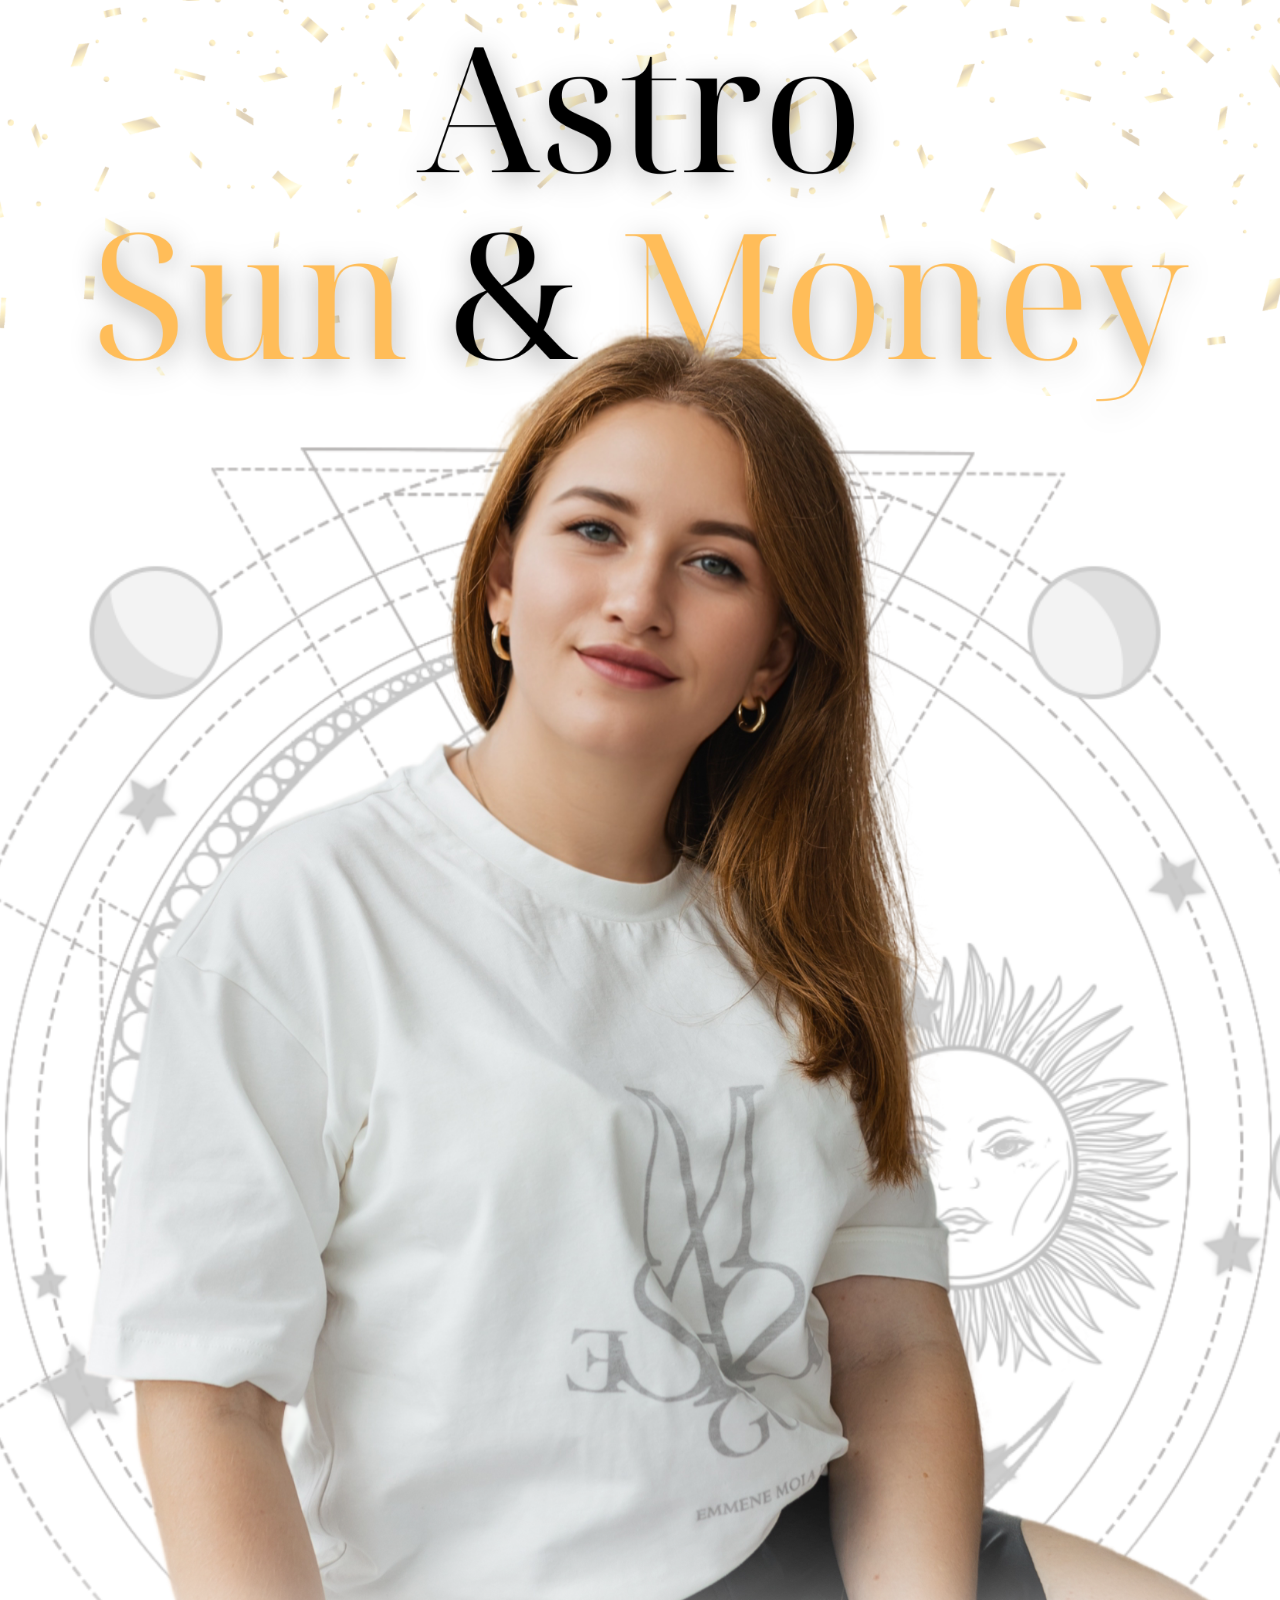
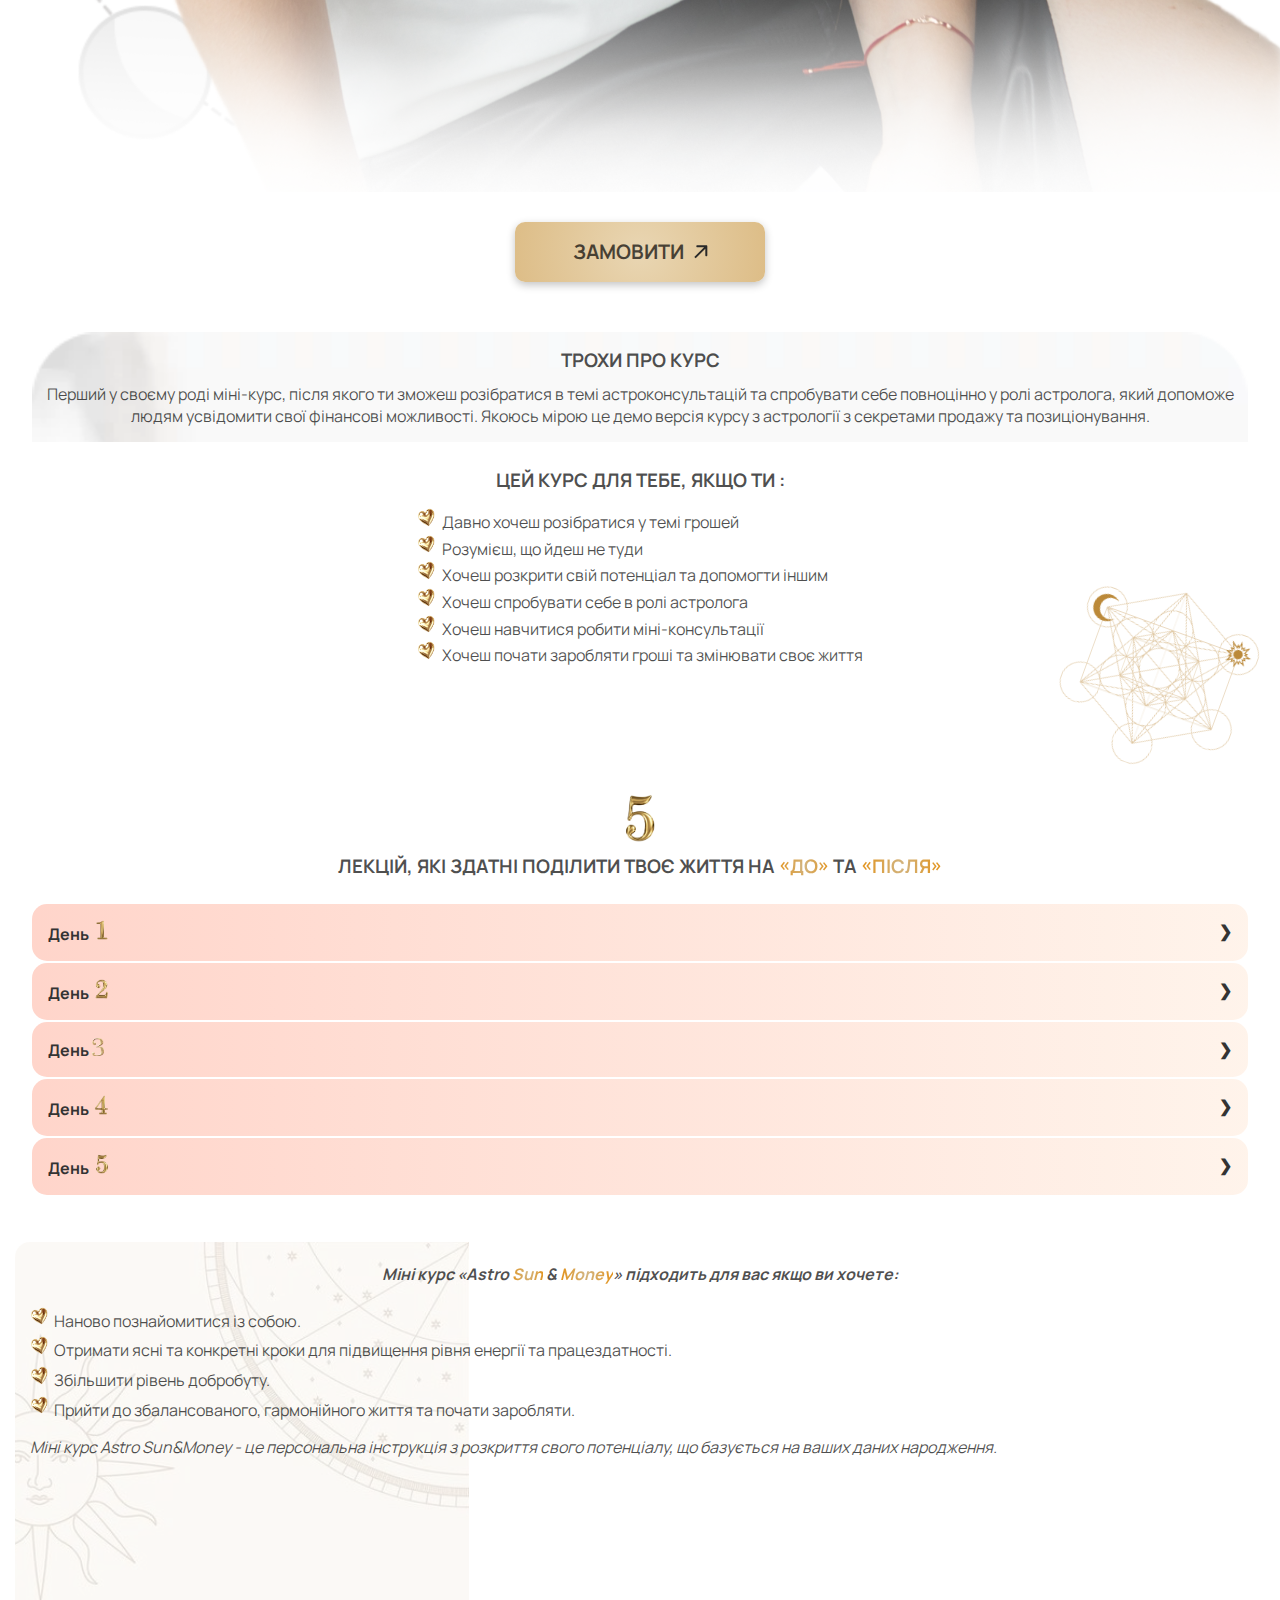
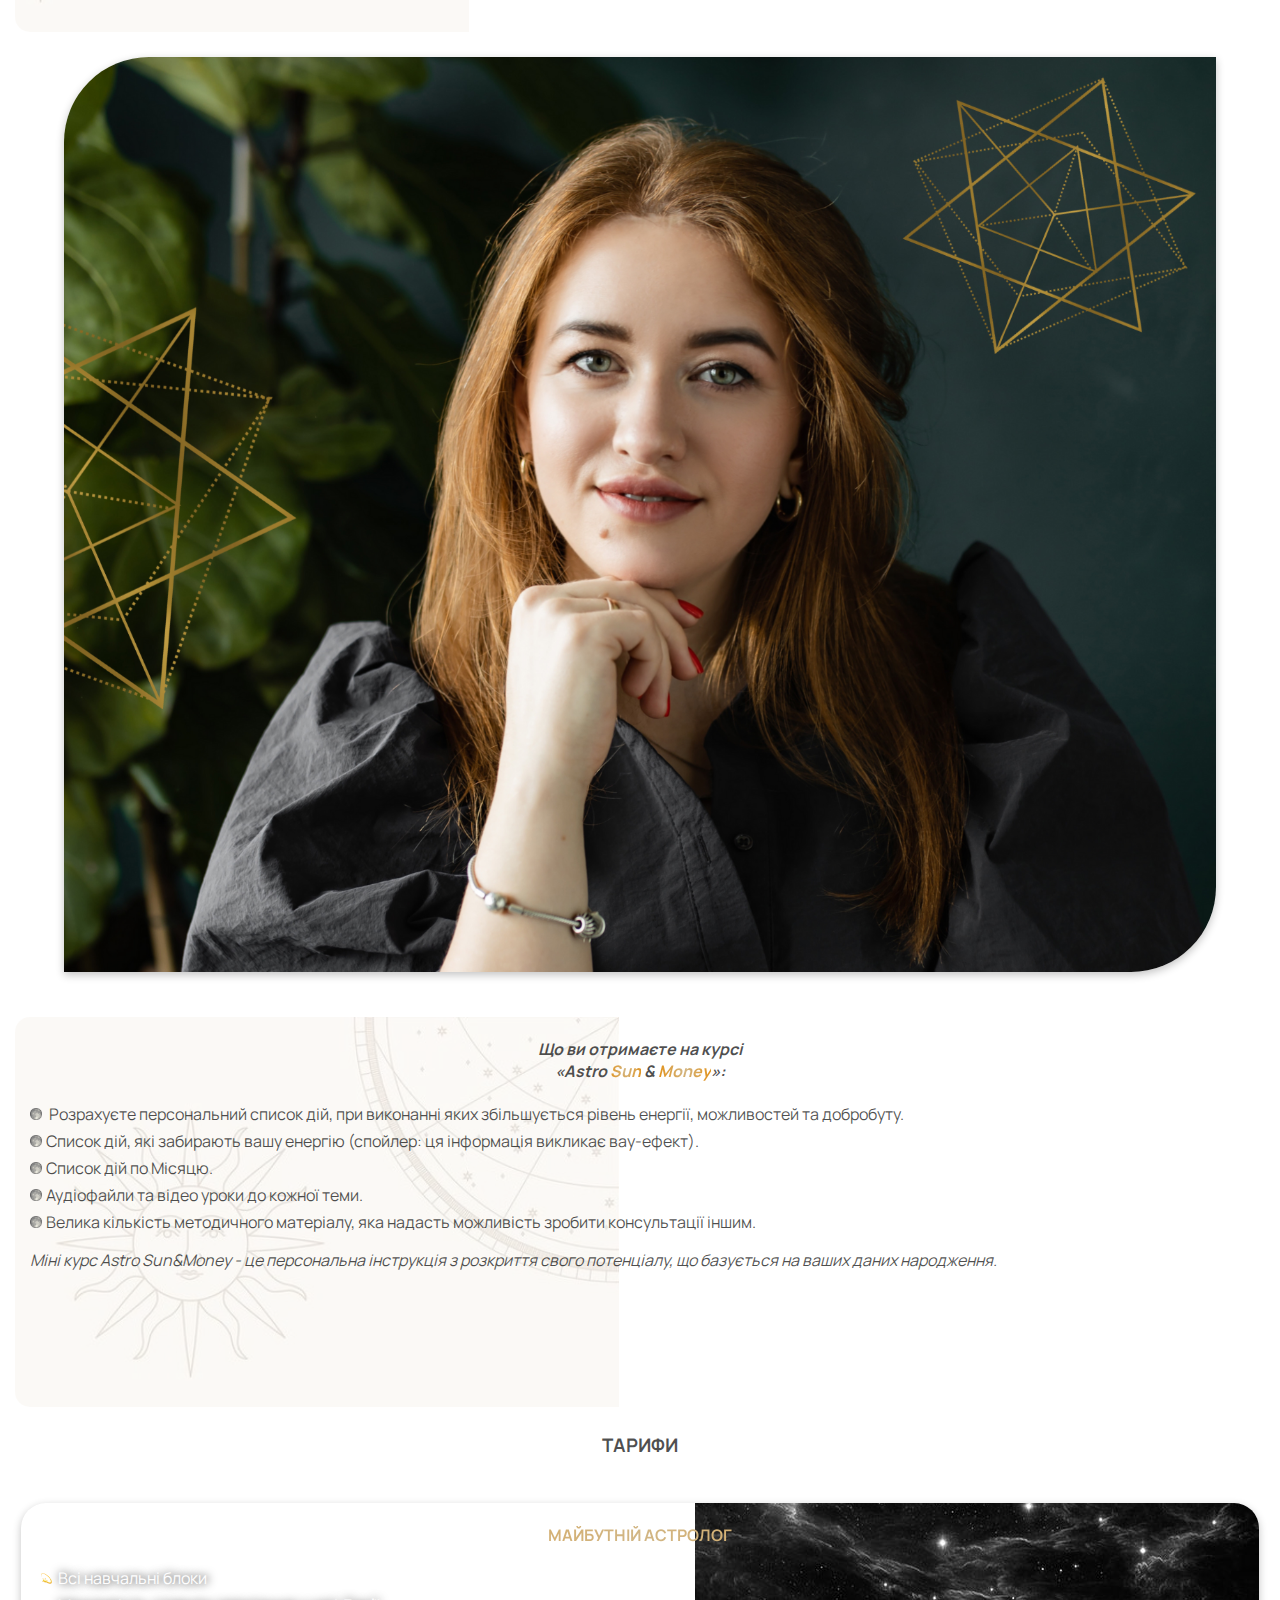
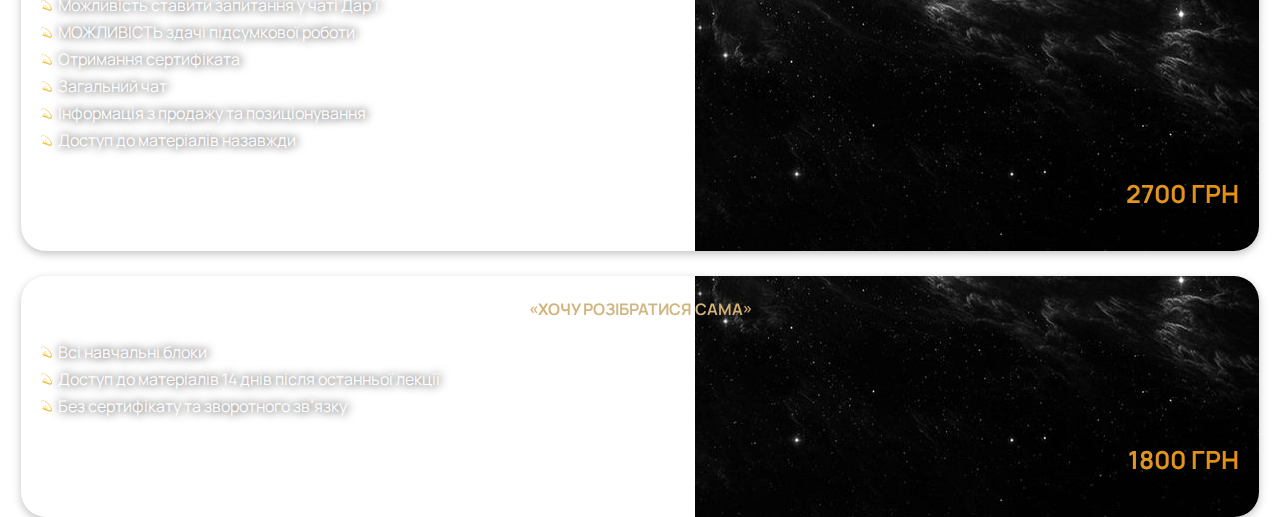
==== index.html @ 8a9d938e "fix" ====
<!DOCTYPE html>
<html lang="ua">

<head>
   <meta charset="UTF-8">
   <meta http-equiv="X-UA-Compatible" content="IE=edge">
   <meta name="viewport" content="width=device-width, initial-scale=1.0">
   <meta name="keywords" content="">
   <meta name="description" content="" />
   <link rel="stylesheet" href="./styles/style.css">
   <link rel="stylesheet" href="https://cdnjs.cloudflare.com/ajax/libs/animate.css/4.1.1/animate.min.css" />
   <link rel="preconnect" href="https://fonts.googleapis.com">
   <link rel="preconnect" href="https://fonts.gstatic.com" crossorigin>
   <link
      href="https://fonts.googleapis.com/css2?family=Caveat:wght@400..700&family=Manrope:wght@200..800&family=Poppins:ital,wght@0,100;0,200;0,300;0,400;0,500;0,600;0,700;0,800;0,900;1,100;1,200;1,300;1,400;1,500;1,600;1,700;1,800;1,900&display=swap"
      rel="stylesheet">
   <link rel=”icon” href=”/favicon.ico” type=”image/x-icon”>
   <title>Astro Sun&Money</title>
</head>

<body>

   <main>
      <div class="hero">
         <img class="hero_img" src="./assets/img/hero.png" alt="hero">
         <a target="_blank" href="https://www.instagram.com/daria.tiutiunnyk" class="btn">ЗАМОВИТИ
            <img src="./assets/img/Arrow 1.svg" alt="arrow">
         </a>
         <div class="about-curse">
            <h3 class="about-curse_h3">ТРОХИ ПРО КУРС</h3>
            <div class="about-curse_text">
               Перший у своєму роді міні-курс, після якого ти зможеш розібратися в темі астроконсультацій та спробувати
               себе повноцінно у ролі астролога, який допоможе людям усвідомити свої фінансові можливості.
               Якоюсь мірою це демо версія курсу з астрології з секретами продажу та позиціонування.
            </div>
         </div>
      </div>

      <div class="curse-for-you">
         <h3 class="curse-for-you_h3">
            ЦЕЙ КУРС ДЛЯ ТЕБЕ, ЯКЩО ТИ :
         </h3>

         <div class="curse-for-you_text">
            <div class="curse-for-you_text_item">
               <img src="/assets/img/Group 755.png" alt="point">Давно хочеш розібратися у темі грошей
            </div>
            <div class="curse-for-you_text_item">
               <img src="/assets/img/Group 755.png" alt="point">Розумієш, що йдеш не туди
            </div>
            <div class="curse-for-you_text_item">
               <img src="/assets/img/Group 755.png" alt="point">Хочеш розкрити свій потенціал та допомогти іншим
            </div>
            <div class="curse-for-you_text_item">
               <img src="/assets/img/Group 755.png" alt="point">Хочеш спробувати себе в ролі астролога
            </div>
            <div class="curse-for-you_text_item">
               <img src="/assets/img/Group 755.png" alt="point">Хочеш навчитися робити міні-консультації
            </div>
            <div class="curse-for-you_text_item">
               <img src="/assets/img/Group 755.png" alt="point">Хочеш почати заробляти гроші та змінювати своє життя
            </div>

         </div>

         <img class="curse-for-you_matrix" src="/assets/img/pngegg (6).png" alt="matrix">

      </div>

      <div class="five-lessons">
         <img class="five-lessons_h3_img" src="/assets/img/51.png" alt="">
         <h3 class="five-lessons_h3">лекцій, які
            здатні поділити твоє життя на <span class="gradient-text">«До»</span> та <span
               class="gradient-text">«Після»</span>
         </h3>



         <div class="row">
            <div class="col">
               <div class="tabs">
                  <div class="tab">
                     <input type="checkbox" id="chck1">
                     <label class="tab-label" for="chck1">День <img src="/assets/img/pngwing.com (16).png" alt="">
                        <!-- <img class="five-lessons-img_matrix" src="/assets/img/pngegg (6).png" alt="matrix"> -->
                     </label>
                     <div class="tab-content">
                        <ul class="according-ul">
                           <li>Базова інформація:
                              <br /> - Що таке астрологія та як вона працює?
                              <br /> - Важливість натальної карти
                              <br /> - Опис будинків у натальній карті. Грошові будинки.
                              <br /> - Опис та сила всіх планет.
                              <br /> - Коротка інструкція з роботи та побудови натальної картки
                           </li>
                           <li>Як працює фінансова енергія.</li>
                           <li>Введення в астропсихологію грошей.</li>
                           <li>Сонце в астрології.</li>
                           <li>Самоідентифікація. Пізнання себе.</li>
                           <li>Базове вирішення проблеми нестачі енергії.</li>
                        </ul>
                     </div>
                  </div>

                  <div class="tab">
                     <input type="checkbox" id="chck2">
                     <label class="tab-label" for="chck2">День <img src="/assets/img/pngwing.com (17).png"
                           alt=""></label>
                     <div class="tab-content">
                        <ul class="according-ul">
                           <li>Чуттєвий Місяць:
                              <br /> - Повний опис Місяця
                              <br /> - Місяць у гармонії – гроші в легкості
                              <br /> - Місяць у будинках натальної карти
                              <br /> - Місяць у знаках
                           </li>
                           <li>Наші внутрішні ресурси.</li>
                           <li>5 методів покращення негативних емоцій.</li>
                           <li>Способи розслаблення для вас.</li>
                        </ul>
                     </div>
                  </div>

                  <div class="tab">
                     <input type="checkbox" id="chck3">
                     <label class="tab-label" for="chck3">День <img class="nuber3"
                           src="/assets/img/pngwing.com (20).png" alt="" width="10"></label>
                     <div class="tab-content">
                        <ul class="according-ul">
                           <li>Грошова Венера:
                              <br /> - Повний опис Венери: прояв та сила
                              <br /> - Гармонійна Венера - запорука грошей
                              <br /> - Венера в будинках натальної карти
                              <br /> - Венера-запальні дії.
                           </li>
                           <li>Психологія грошей. Фінансові установки та потреби.</li>
                           <li>Що вам заважає, а що допомагає заробити гроші? Що потрібно змінити і куди звернути увагу?
                           </li>
                           <li>Опрацювання установок.</li>
                        </ul>
                     </div>
                  </div>

                  <div class="tab">
                     <input type="checkbox" id="chck4">
                     <label class="tab-label" for="chck4">День <img src="/assets/img/pngwing.com (19).png"
                           alt=""></label>
                     <div class="tab-content">
                        <ul class="according-ul">
                           <li>Асцендент + Тема: Збитки. Витрати. Борги. Кредити. Інвестиції. Як вийти із кредитів.
                              Циклічність подій. Дії, які змінять твій фінансовий стан.
                           </li>
                           <li>Що треба зробити, щоб вас побачив та помітив світ? Якими якостями користуватись? </li>
                           <li>Які таланти ви маєте? Щоб заробити!</li>
                        </ul>
                     </div>
                  </div>

                  <div class="tab">
                     <input type="checkbox" id="chck5">
                     <label class="tab-label" for="chck5">День <img src="/assets/img/51.png" alt=""></label>
                     <div class="tab-content">
                        <ul class="according-ul">
                           <li>10 дім грошей </li>
                           <li>Розглянемо дієві обставини заробітку</li>
                           <li>Де за обставинами ви можете заробити. Спираючись на які риси та якості ви можете розкрити
                              свої фінансові можливості. Сфери заробітку по твоїй натальній карті.</li>
                        </ul>
                     </div>
                  </div>


               </div>
            </div>
         </div>

      </div>

      <div class="mini-curse-about">
         <div class="mini-curse-about_text">
            <h4>Міні курс «Astro <span class="gradient-text">Sun</span> & <span class="gradient-text">Money</span>»
               підходить для вас якщо ви хочете:</h4>
            <div class="mini-curse-about_text_item"><img src="/assets/img/Group 755.png" alt="point">Наново
               познайомитися із собою. <br /></div>
            <div class="mini-curse-about_text_item"><img src="/assets/img/Group 755.png" alt="point">Отримати ясні та
               конкретні кроки для підвищення рівня енергії та працездатності.<br /></div>
            <div class="mini-curse-about_text_item"><img src="/assets/img/Group 755.png" alt="point">Збільшити рівень
               добробуту.<br /></div>
            <div class="mini-curse-about_text_item"><img src="/assets/img/Group 755.png" alt="point">Прийти до
               збалансованого, гармонійного життя та почати заробляти.</div>
            <p>
               Міні курс Astro Sun&Money - це персональна інструкція з розкриття свого потенціалу, що базується на ваших
               даних народження.
            </p>
            <img class="mini-curse-about_text_img" src="/assets/img/bg2-0.png" alt="bg">
         </div>
      </div>

      <img class="hero2-img" src="/assets/img/hero2.png" alt="hero2">

      <div class="mini-curse-about2">
         <div class="mini-curse-about_text">
            <h4>Що ви отримаєте на курсі <br /> «Astro <span class="gradient-text">Sun</span> & <span
                  class="gradient-text">Money</span>»:</h4>
            <div class="mini-curse-about_text_item">
               <img src="/assets/img/moon.png" alt="point">
               Розрахуєте персональний список дій, при виконанні яких збільшується рівень енергії, можливостей та
               добробуту. <br />
            </div>
            <div class="mini-curse-about_text_item"><img src="/assets/img/moon.png" alt="point">Список дій, які
               забирають вашу енергію (спойлер: ця інформація викликає вау-ефект).<br /></div>
            <div class="mini-curse-about_text_item"><img src="/assets/img/moon.png" alt="point">Список дій по
               Місяцю.<br /></div>
            <div class="mini-curse-about_text_item"><img src="/assets/img/moon.png" alt="point">Аудіофайли та відео
               уроки до кожної теми.</div>
            <div class="mini-curse-about_text_item"><img src="/assets/img/moon.png" alt="point">Велика кількість
               методичного матеріалу, яка надасть можливість зробити консультації іншим.</div>

            <p>
               Міні курс Astro Sun&Money - це персональна інструкція з розкриття свого потенціалу, що базується на ваших
               даних народження.
            </p>
            <img class="mini-curse-about_text_img" src="/assets/img/bg2-0.png" alt="bg">
         </div>
      </div>

      <div class="tariffs">
         <h3>Тарифи</h3>
         <div class="tariff">
            <h4 class="tariff_h4">МАЙБУТНІЙ АСТРОЛОГ</h4>

            <div class="tariff_item">
               <img src="/assets/img/fdfs.png" alt="tariff_item">
               Всі навчальні блоки
            </div>
            <div class="tariff_item">
               <img src="/assets/img/fdfs.png" alt="tariff_item">
               Можливість ставити запитання у чаті Дарʼї
            </div>
            <div class="tariff_item">
               <img src="/assets/img/fdfs.png" alt="tariff_item">
               МОЖЛИВІСТЬ здачі підсумкової роботи
            </div>
            <div class="tariff_item">
               <img src="/assets/img/fdfs.png" alt="tariff_item">
               Отримання сертифіката
            </div>
            <div class="tariff_item">
               <img src="/assets/img/fdfs.png" alt="tariff_item">
               Загальний чат
            </div>
            <div class="tariff_item">
               <img src="/assets/img/fdfs.png" alt="tariff_item">
               Інформація з продажу та позиціонування
            </div>
            <div class="tariff_item">
               <img src="/assets/img/fdfs.png" alt="tariff_item">
               Доступ до матеріалів назавжди
            </div>
            <img class="tariff_bg_img" src="/assets/img/bgt.jpg" alt="bg-tariff">
            <div class="price">
               2700 ГРН
            </div>
         </div>

         <div class="tariff">
            <h4 class="tariff_h4">«ХОЧУ РОЗІБРАТИСЯ САМА»</h4>

            <div class="tariff_item">
               <img src="/assets/img/fdfs.png" alt="tariff_item">
               Всі навчальні блоки
            </div>
            <div class="tariff_item">
               <img src="/assets/img/fdfs.png" alt="tariff_item">
               Доступ до матеріалів 14 днів після останньої лекції 
            </div>
            <div class="tariff_item">
               <img src="/assets/img/fdfs.png" alt="tariff_item">
               Без сертифікату та зворотного звʼязку
            </div>
            <img class="tariff_bg_img" src="/assets/img/bgt.jpg" alt="bg-tariff">
            <div class="price">
               1800 ГРН
            </div>
         </div>

      </div>


   </main>
   <footer>

   </footer>



   <script type="module" src="./js/script.js"></script>
   <script src="./js/wow.min.js"></script>
   <script>
      new WOW().init();
   </script>
</body>

</html>
---- styles/style.css ----
@charset "UTF-8";
* {
  -webkit-box-sizing: border-box;
          box-sizing: border-box;
}

html {
  scroll-behavior: smooth;
}

body {
  margin: 0 auto;
  background-color: white;
  width: 100vw;
  overflow-x: hidden;
  margin-right: calc(-1 * (100vw - 100%));
  font-family: "Manrope", sans-serif;
  color: rgba(0, 0, 0, 0.692);
  font-size: 16px;
}
@media (max-width: 1366px) {
  body {
    overflow-x: hidden;
  }
}

@-webkit-keyframes h-rotate {
  0% {
    -webkit-transform: rotateY(0deg);
            transform: rotateY(0deg);
  }
  100% {
    -webkit-transform: rotateY(360deg);
            transform: rotateY(360deg);
  }
}

@keyframes h-rotate {
  0% {
    -webkit-transform: rotateY(0deg);
            transform: rotateY(0deg);
  }
  100% {
    -webkit-transform: rotateY(360deg);
            transform: rotateY(360deg);
  }
}
h1,
h2,
h3 {
  font-weight: bold;
  text-transform: uppercase;
  color: rgba(0, 0, 0, 0.692);
  padding: 0;
  margin: 0;
}

a {
  text-decoration: none;
  color: white;
}

.container {
  margin: 0 auto;
  min-width: 390px;
  overflow-x: hidden;
  padding: 0 5%;
}

.hero {
  min-width: 390px;
}
.hero .hero_img {
  width: 100%;
}
.hero .btn {
  display: -webkit-box;
  display: -ms-flexbox;
  display: flex;
  -webkit-box-pack: center;
      -ms-flex-pack: center;
          justify-content: center;
  -webkit-box-align: center;
      -ms-flex-align: center;
          align-items: center;
  gap: 10px;
  width: 250px;
  height: 60px;
  border-radius: 10px;
  margin: 25px auto 0;
  background: radial-gradient(circle, #E9D6B3 0%, #DDBD87 100%);
  -webkit-box-shadow: rgba(0, 0, 0, 0.24) 0px 3px 8px;
          box-shadow: rgba(0, 0, 0, 0.24) 0px 3px 8px;
  color: rgba(0, 0, 0, 0.692);
  font-size: 20px;
  font-family: "Manrope", sans-serif;
  font-weight: bold;
  letter-spacing: 0px;
}
.hero .btn:hover {
  cursor: pointer;
  background: radial-gradient(circle, #E9D6B3 0%, #c2a167 100%);
  -webkit-box-shadow: rgba(0, 0, 0, 0.5) 0px 3px 8px;
          box-shadow: rgba(0, 0, 0, 0.5) 0px 3px 8px;
}
.hero .about-curse {
  display: -webkit-box;
  display: -ms-flexbox;
  display: flex;
  -webkit-box-orient: vertical;
  -webkit-box-direction: normal;
      -ms-flex-direction: column;
          flex-direction: column;
  -webkit-box-pack: center;
      -ms-flex-pack: center;
          justify-content: center;
  -webkit-box-align: center;
      -ms-flex-align: center;
          align-items: center;
  width: 95%;
  margin: 50px auto 0;
  padding: 15px 10px;
  text-align: center;
  background-image: url("/assets/img/Mask_group.png");
  background-size: 100%;
  background-repeat: no-repeat;
  overflow-y: hidden;
}
.hero .about-curse .about-curse_h3 {
  margin-bottom: 10px;
}

/*************curse-for-you***************/
.curse-for-you {
  position: relative;
  display: -webkit-box;
  display: -ms-flexbox;
  display: flex;
  -webkit-box-orient: vertical;
  -webkit-box-direction: normal;
      -ms-flex-direction: column;
          flex-direction: column;
  -webkit-box-pack: center;
      -ms-flex-pack: center;
          justify-content: center;
  -webkit-box-align: center;
      -ms-flex-align: center;
          align-items: center;
  width: 95%;
  margin: 25px auto;
  padding-bottom: 100px;
}
.curse-for-you .curse-for-you_matrix {
  position: absolute;
  width: 180px;
  bottom: 0px;
  right: 0;
  -webkit-transform: rotate(20deg);
          transform: rotate(20deg);
  z-index: -1;
}
.curse-for-you .curse-for-you_h3 {
  margin-bottom: 15px;
}
.curse-for-you .curse-for-you_text {
  padding: 0 15px;
}
.curse-for-you .curse-for-you_text .curse-for-you_text_item {
  margin-bottom: 2px;
}
.curse-for-you .curse-for-you_text .curse-for-you_text_item img {
  width: 20px;
  margin-right: 5px;
}

/***********five-lessons**************/
.five-lessons {
  display: -webkit-box;
  display: -ms-flexbox;
  display: flex;
  -webkit-box-orient: vertical;
  -webkit-box-direction: normal;
      -ms-flex-direction: column;
          flex-direction: column;
  -webkit-box-pack: center;
      -ms-flex-pack: center;
          justify-content: center;
  -webkit-box-align: center;
      -ms-flex-align: center;
          align-items: center;
}
.five-lessons .five-lessons_h3_img {
  width: 50px;
  margin-bottom: 10px;
  -webkit-animation: horizontal-rotate 2s infinite linear;
          animation: horizontal-rotate 2s infinite linear;
}
.five-lessons .five-lessons_h3 {
  text-align: center;
  margin-bottom: 25px;
  padding: 0 15px;
}
@-webkit-keyframes horizontal-rotate {
  0% {
    -webkit-transform: scale(1);
            transform: scale(1);
  }
  50% {
    -webkit-transform: scale(1.2);
            transform: scale(1.2);
  }
  100% {
    -webkit-transform: scale(1);
            transform: scale(1);
  }
}
@keyframes horizontal-rotate {
  0% {
    -webkit-transform: scale(1);
            transform: scale(1);
  }
  50% {
    -webkit-transform: scale(1.2);
            transform: scale(1.2);
  }
  100% {
    -webkit-transform: scale(1);
            transform: scale(1);
  }
}
.five-lessons .gradient-text {
  background: radial-gradient(circle, #d1b685 0%, #e48f10 100%);
  -webkit-background-clip: text;
  background-clip: text;
  color: transparent;
}
.five-lessons .row {
  width: 95%;
}
.five-lessons .row .col .tabs .tab input[type=checkbox] {
  display: none;
}
.five-lessons .row .col .tabs .tab .tab-label {
  display: block;
  padding: 1em;
  background: -webkit-gradient(linear, left top, right top, from(rgba(255, 127, 95, 0.3294117647)), to(rgba(254, 180, 123, 0.1529411765)));
  background: linear-gradient(90deg, rgba(255, 127, 95, 0.3294117647) 0%, rgba(254, 180, 123, 0.1529411765) 100%);
  cursor: pointer;
  font-weight: bold;
  color: #333;
  margin-bottom: 2px;
  border-radius: 15px;
}
.five-lessons .row .col .tabs .tab .tab-label img {
  width: 20px;
}
.five-lessons .row .col .tabs .tab .tab-label .nuber3 {
  width: 12px;
}
.five-lessons .row .col .tabs .tab .tab-label::after {
  content: "❯";
  float: right;
  -webkit-transition: -webkit-transform 0.3s ease;
  transition: -webkit-transform 0.3s ease;
  transition: transform 0.3s ease;
  transition: transform 0.3s ease, -webkit-transform 0.3s ease;
}
.five-lessons .row .col .tabs .tab .tab-content {
  max-height: 0;
  overflow: hidden;
  -webkit-transition: max-height 0.35s ease;
  transition: max-height 0.35s ease;
  padding: 0 1em;
  color: #333;
  background: white;
}
.five-lessons .row .col .tabs .tab input:checked + .tab-label::after {
  -webkit-transform: rotate(90deg);
          transform: rotate(90deg);
}
.five-lessons .row .col .tabs .tab input:checked ~ .tab-content {
  max-height: 300px;
  padding: 1em;
}

/************mini-curse-about**************/
.mini-curse-about {
  display: -webkit-box;
  display: -ms-flexbox;
  display: flex;
  -webkit-box-orient: vertical;
  -webkit-box-direction: normal;
      -ms-flex-direction: column;
          flex-direction: column;
  -webkit-box-pack: center;
      -ms-flex-pack: center;
          justify-content: center;
  padding: 0 15px;
  margin-top: 45px;
}
.mini-curse-about .mini-curse-about_text {
  position: relative;
  border-radius: 15px;
  padding: 0 15px;
  height: 390px;
  overflow: hidden;
}
.mini-curse-about .mini-curse-about_text .mini-curse-about_text_img {
  position: absolute;
  z-index: -1;
  top: 0;
  left: -150px;
  opacity: 0.5;
}
.mini-curse-about .mini-curse-about_text .mini-curse-about_text_item {
  margin-bottom: 5px;
}
.mini-curse-about .mini-curse-about_text .mini-curse-about_text_item img {
  -webkit-animation: h-rotate 2s infinite linear;
          animation: h-rotate 2s infinite linear;
  width: 20px;
  margin-right: 4px;
}
.mini-curse-about .mini-curse-about_text h4 {
  text-align: center;
  font-style: italic;
}
.mini-curse-about .mini-curse-about_text .gradient-text {
  background: radial-gradient(circle, #d1b685 0%, #e48f10 100%);
  -webkit-background-clip: text;
  background-clip: text;
  color: transparent;
}
.mini-curse-about .mini-curse-about_text p {
  font-style: italic;
}

.hero2-img {
  display: block;
  width: 90%;
  margin: 25px auto 0;
  border-top-left-radius: 85px;
  border-bottom-right-radius: 85px;
  -webkit-box-shadow: rgba(0, 0, 0, 0.24) 0px 3px 8px;
          box-shadow: rgba(0, 0, 0, 0.24) 0px 3px 8px;
}

.mini-curse-about2 {
  display: -webkit-box;
  display: -ms-flexbox;
  display: flex;
  -webkit-box-orient: vertical;
  -webkit-box-direction: normal;
      -ms-flex-direction: column;
          flex-direction: column;
  -webkit-box-pack: center;
      -ms-flex-pack: center;
          justify-content: center;
  padding: 0 15px;
  margin-top: 45px;
}
.mini-curse-about2 .mini-curse-about_text {
  position: relative;
  border-radius: 15px;
  padding: 0 15px;
  height: 390px;
  overflow: hidden;
}
.mini-curse-about2 .mini-curse-about_text .mini-curse-about_text_img {
  position: absolute;
  z-index: -1;
  top: 0;
  left: 0px;
  opacity: 0.5;
}
.mini-curse-about2 .mini-curse-about_text .mini-curse-about_text_item {
  margin-bottom: 5px;
}
.mini-curse-about2 .mini-curse-about_text .mini-curse-about_text_item img {
  -webkit-animation: h-rotate 2s infinite linear;
          animation: h-rotate 2s infinite linear;
  width: 12px;
  margin-right: 4px;
}
.mini-curse-about2 .mini-curse-about_text h4 {
  text-align: center;
  font-style: italic;
}
.mini-curse-about2 .mini-curse-about_text .gradient-text {
  background: radial-gradient(circle, #d1b685 0%, #e48f10 100%);
  -webkit-background-clip: text;
  background-clip: text;
  color: transparent;
}
.mini-curse-about2 .mini-curse-about_text p {
  font-style: italic;
}

/**************tariffs***************/
.tariffs {
  display: -webkit-box;
  display: -ms-flexbox;
  display: flex;
  -webkit-box-orient: vertical;
  -webkit-box-direction: normal;
      -ms-flex-direction: column;
          flex-direction: column;
  -webkit-box-align: center;
      -ms-flex-align: center;
          align-items: center;
  gap: 25px;
  padding: 0 15px;
}
.tariffs h3 {
  margin-top: 25px;
  margin-bottom: 20px;
}
.tariffs .tariff {
  position: relative;
  padding: 0 20px 40px;
  overflow: hidden;
  border-radius: 25px;
  -webkit-box-shadow: rgba(0, 0, 0, 0.24) 0px 3px 8px;
          box-shadow: rgba(0, 0, 0, 0.24) 0px 3px 8px;
  color: white;
  width: 99%;
}
.tariffs .tariff_h4 {
  text-align: center;
  background: radial-gradient(circle, #d1b685 0%, #e48f10 100%);
  -webkit-background-clip: text;
  background-clip: text;
  color: transparent;
}
.tariffs .tariff_item {
  margin-bottom: 5px;
  text-shadow: rgb(0, 0, 0) 1px 0 10px;
}
.tariffs .tariff_item img {
  width: 11px;
  margin-right: 3px;
}
.tariffs .tariff_bg_img {
  position: absolute;
  bottom: 0;
  right: 0;
  z-index: -1;
  opacity: 1;
}
.tariffs .price {
  text-align: end;
  font-weight: bold;
  font-size: 25px;
  background: radial-gradient(circle, #d1b685 0%, #e48f10 100%);
  -webkit-background-clip: text;
  background-clip: text;
  color: transparent;
  margin-top: 25px;
}
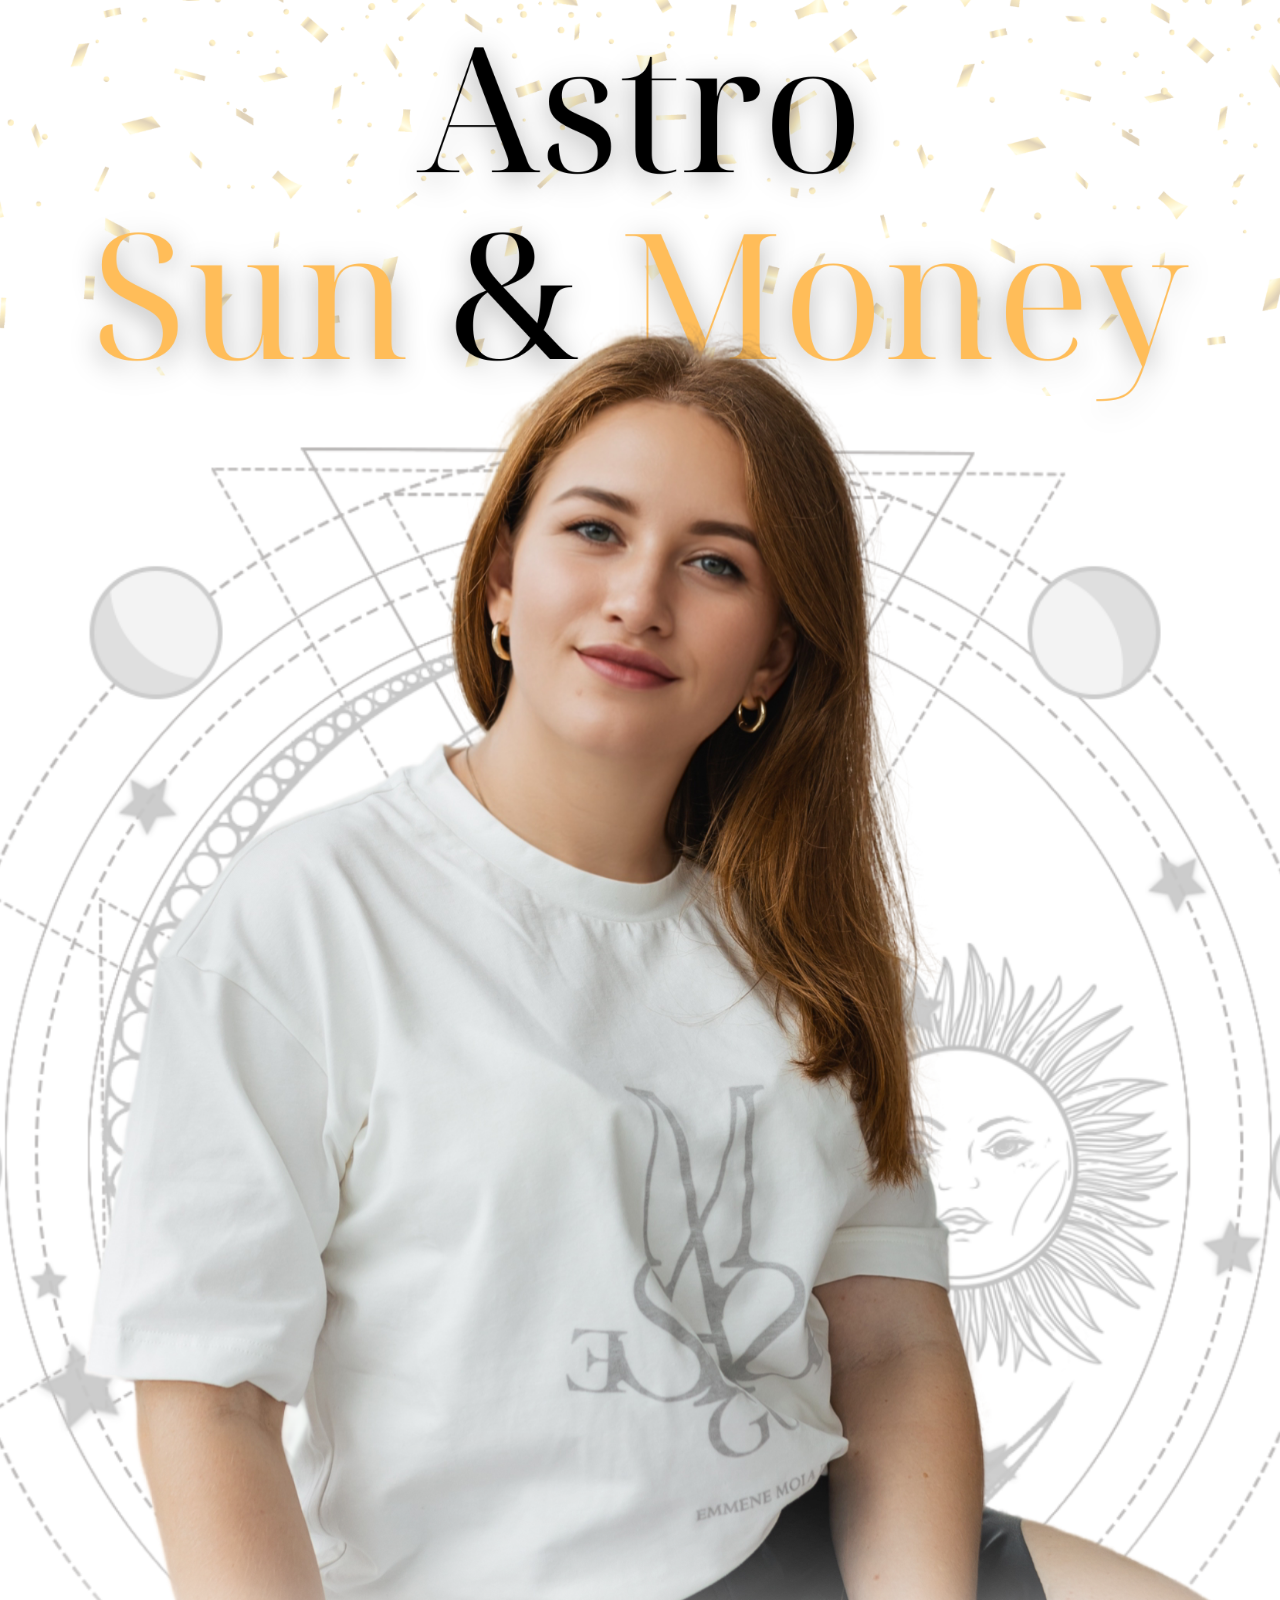
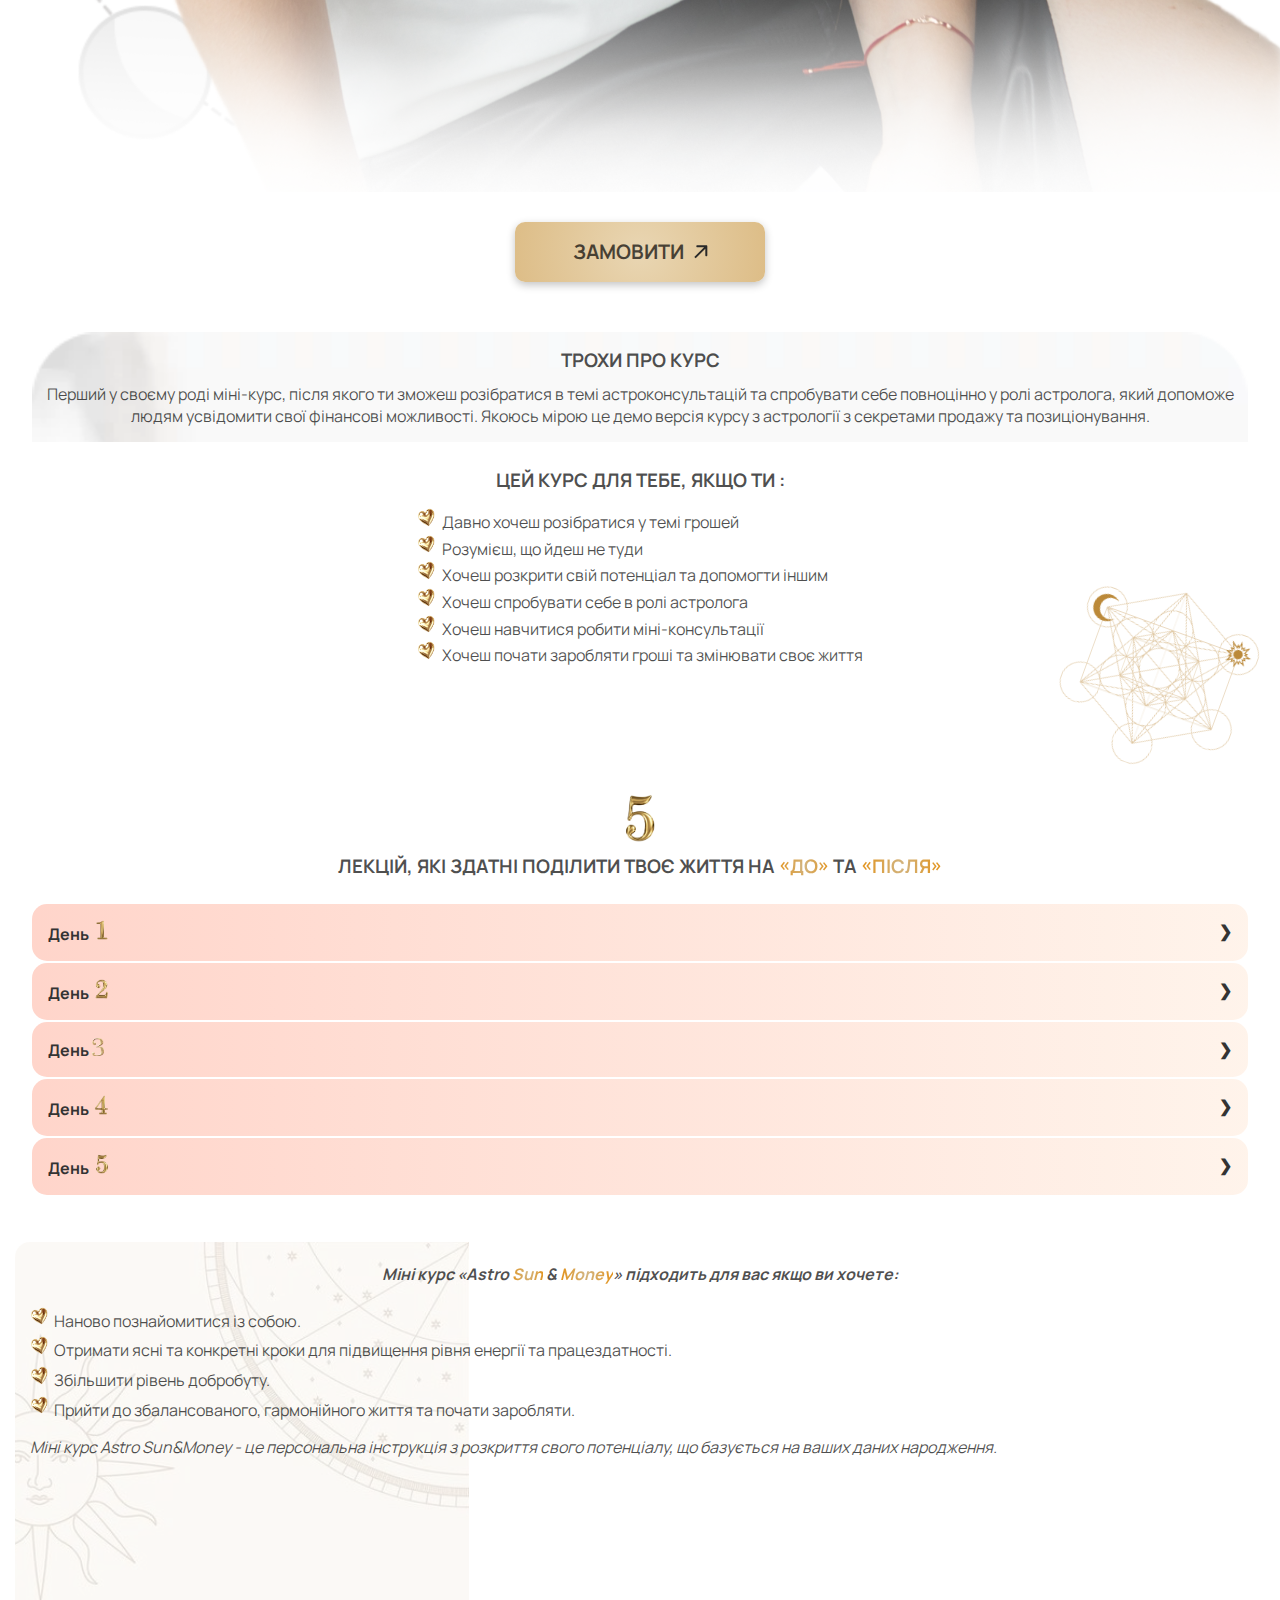
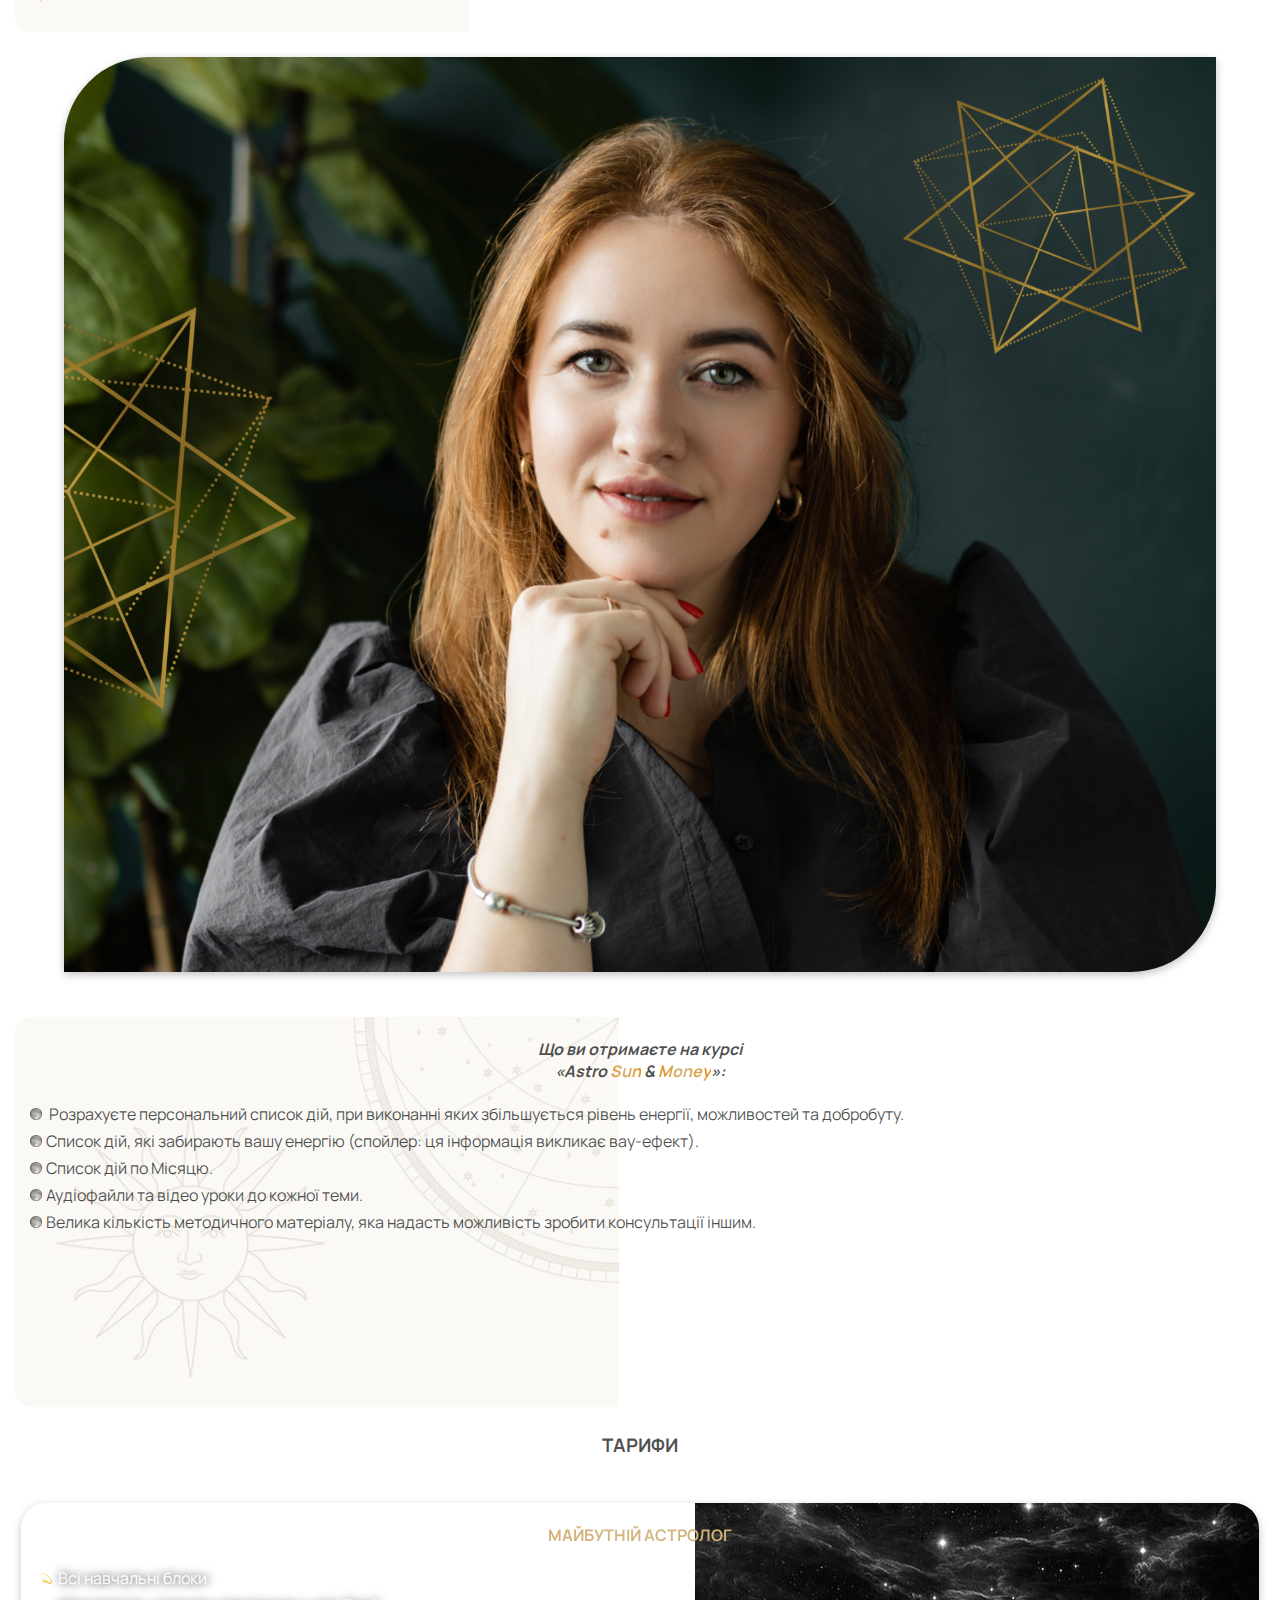
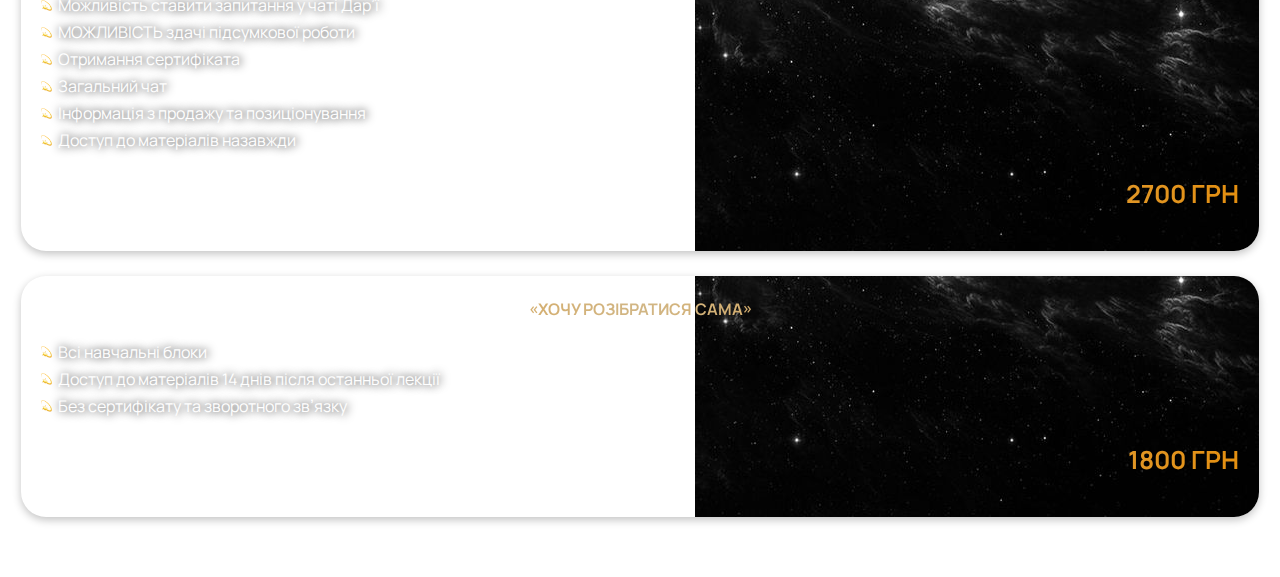
==== commit ec887f87: "fix" ====
--- a/index.html
+++ b/index.html
@@ -215,11 +215,6 @@
                уроки до кожної теми.</div>
             <div class="mini-curse-about_text_item"><img src="/assets/img/moon.png" alt="point">Велика кількість
                методичного матеріалу, яка надасть можливість зробити консультації іншим.</div>
-
-            <p>
-               Міні курс Astro Sun&Money - це персональна інструкція з розкриття свого потенціалу, що базується на ваших
-               даних народження.
-            </p>
             <img class="mini-curse-about_text_img" src="/assets/img/bg2-0.png" alt="bg">
          </div>
       </div>
--- a/styles/style.css
+++ b/styles/style.css
@@ -279,7 +279,7 @@
           transform: rotate(90deg);
 }
 .five-lessons .row .col .tabs .tab input:checked ~ .tab-content {
-  max-height: 300px;
+  max-height: 340px;
   padding: 1em;
 }
 
@@ -410,6 +410,7 @@
           align-items: center;
   gap: 25px;
   padding: 0 15px;
+  margin-bottom: 60px;
 }
 .tariffs h3 {
   margin-top: 25px;
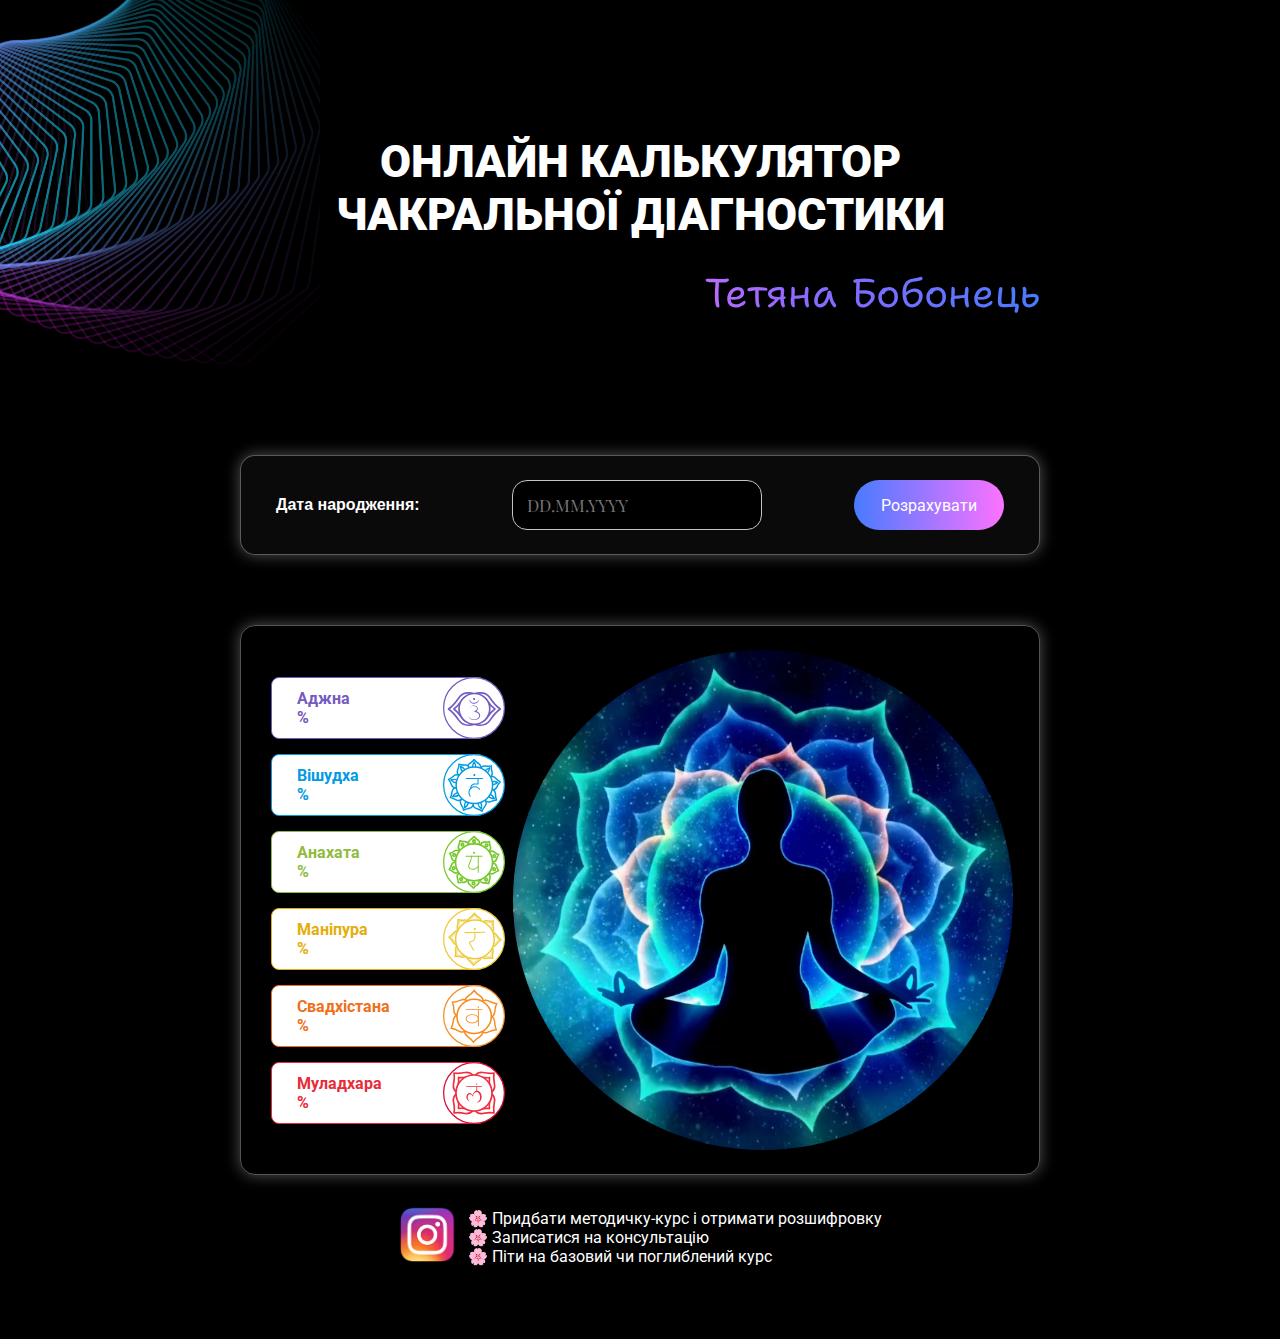
==== commit 504969a3: "fix" ====
--- a/index.html
+++ b/index.html
@@ -1,299 +1 @@
-<!DOCTYPE html>
-<html lang="ua">
-
-<head>
-   <meta charset="UTF-8">
-   <meta http-equiv="X-UA-Compatible" content="IE=edge">
-   <meta name="viewport" content="width=device-width, initial-scale=1.0">
-   <meta name="keywords" content="">
-   <meta name="description" content="" />
-   <link rel="stylesheet" href="./styles/style.css">
-   <link rel="stylesheet" href="https://cdnjs.cloudflare.com/ajax/libs/animate.css/4.1.1/animate.min.css" />
-   <link rel="preconnect" href="https://fonts.googleapis.com">
-   <link rel="preconnect" href="https://fonts.gstatic.com" crossorigin>
-   <link
-      href="https://fonts.googleapis.com/css2?family=Caveat:wght@400..700&family=Manrope:wght@200..800&family=Poppins:ital,wght@0,100;0,200;0,300;0,400;0,500;0,600;0,700;0,800;0,900;1,100;1,200;1,300;1,400;1,500;1,600;1,700;1,800;1,900&display=swap"
-      rel="stylesheet">
-   <link rel=”icon” href=”/favicon.ico” type=”image/x-icon”>
-   <title>Astro Sun&Money</title>
-</head>
-
-<body>
-
-   <main>
-      <div class="hero">
-         <img class="hero_img" src="./assets/img/hero.png" alt="hero">
-         <a target="_blank" href="https://www.instagram.com/daria.tiutiunnyk" class="btn">ЗАМОВИТИ
-            <img src="./assets/img/Arrow 1.svg" alt="arrow">
-         </a>
-         <div class="about-curse">
-            <h3 class="about-curse_h3">ТРОХИ ПРО КУРС</h3>
-            <div class="about-curse_text">
-               Перший у своєму роді міні-курс, після якого ти зможеш розібратися в темі астроконсультацій та спробувати
-               себе повноцінно у ролі астролога, який допоможе людям усвідомити свої фінансові можливості.
-               Якоюсь мірою це демо версія курсу з астрології з секретами продажу та позиціонування.
-            </div>
-         </div>
-      </div>
-
-      <div class="curse-for-you">
-         <h3 class="curse-for-you_h3">
-            ЦЕЙ КУРС ДЛЯ ТЕБЕ, ЯКЩО ТИ :
-         </h3>
-
-         <div class="curse-for-you_text">
-            <div class="curse-for-you_text_item">
-               <img src="/assets/img/Group 755.png" alt="point">Давно хочеш розібратися у темі грошей
-            </div>
-            <div class="curse-for-you_text_item">
-               <img src="/assets/img/Group 755.png" alt="point">Розумієш, що йдеш не туди
-            </div>
-            <div class="curse-for-you_text_item">
-               <img src="/assets/img/Group 755.png" alt="point">Хочеш розкрити свій потенціал та допомогти іншим
-            </div>
-            <div class="curse-for-you_text_item">
-               <img src="/assets/img/Group 755.png" alt="point">Хочеш спробувати себе в ролі астролога
-            </div>
-            <div class="curse-for-you_text_item">
-               <img src="/assets/img/Group 755.png" alt="point">Хочеш навчитися робити міні-консультації
-            </div>
-            <div class="curse-for-you_text_item">
-               <img src="/assets/img/Group 755.png" alt="point">Хочеш почати заробляти гроші та змінювати своє життя
-            </div>
-
-         </div>
-
-         <img class="curse-for-you_matrix" src="/assets/img/pngegg (6).png" alt="matrix">
-
-      </div>
-
-      <div class="five-lessons">
-         <img class="five-lessons_h3_img" src="/assets/img/51.png" alt="">
-         <h3 class="five-lessons_h3">лекцій, які
-            здатні поділити твоє життя на <span class="gradient-text">«До»</span> та <span
-               class="gradient-text">«Після»</span>
-         </h3>
-
-
-
-         <div class="row">
-            <div class="col">
-               <div class="tabs">
-                  <div class="tab">
-                     <input type="checkbox" id="chck1">
-                     <label class="tab-label" for="chck1">День <img src="/assets/img/pngwing.com (16).png" alt="">
-                        <!-- <img class="five-lessons-img_matrix" src="/assets/img/pngegg (6).png" alt="matrix"> -->
-                     </label>
-                     <div class="tab-content">
-                        <ul class="according-ul">
-                           <li>Базова інформація:
-                              <br /> - Що таке астрологія та як вона працює?
-                              <br /> - Важливість натальної карти
-                              <br /> - Опис будинків у натальній карті. Грошові будинки.
-                              <br /> - Опис та сила всіх планет.
-                              <br /> - Коротка інструкція з роботи та побудови натальної картки
-                           </li>
-                           <li>Як працює фінансова енергія.</li>
-                           <li>Введення в астропсихологію грошей.</li>
-                           <li>Сонце в астрології.</li>
-                           <li>Самоідентифікація. Пізнання себе.</li>
-                           <li>Базове вирішення проблеми нестачі енергії.</li>
-                        </ul>
-                     </div>
-                  </div>
-
-                  <div class="tab">
-                     <input type="checkbox" id="chck2">
-                     <label class="tab-label" for="chck2">День <img src="/assets/img/pngwing.com (17).png"
-                           alt=""></label>
-                     <div class="tab-content">
-                        <ul class="according-ul">
-                           <li>Чуттєвий Місяць:
-                              <br /> - Повний опис Місяця
-                              <br /> - Місяць у гармонії – гроші в легкості
-                              <br /> - Місяць у будинках натальної карти
-                              <br /> - Місяць у знаках
-                           </li>
-                           <li>Наші внутрішні ресурси.</li>
-                           <li>5 методів покращення негативних емоцій.</li>
-                           <li>Способи розслаблення для вас.</li>
-                        </ul>
-                     </div>
-                  </div>
-
-                  <div class="tab">
-                     <input type="checkbox" id="chck3">
-                     <label class="tab-label" for="chck3">День <img class="nuber3"
-                           src="/assets/img/pngwing.com (20).png" alt="" width="10"></label>
-                     <div class="tab-content">
-                        <ul class="according-ul">
-                           <li>Грошова Венера:
-                              <br /> - Повний опис Венери: прояв та сила
-                              <br /> - Гармонійна Венера - запорука грошей
-                              <br /> - Венера в будинках натальної карти
-                              <br /> - Венера-запальні дії.
-                           </li>
-                           <li>Психологія грошей. Фінансові установки та потреби.</li>
-                           <li>Що вам заважає, а що допомагає заробити гроші? Що потрібно змінити і куди звернути увагу?
-                           </li>
-                           <li>Опрацювання установок.</li>
-                        </ul>
-                     </div>
-                  </div>
-
-                  <div class="tab">
-                     <input type="checkbox" id="chck4">
-                     <label class="tab-label" for="chck4">День <img src="/assets/img/pngwing.com (19).png"
-                           alt=""></label>
-                     <div class="tab-content">
-                        <ul class="according-ul">
-                           <li>Асцендент + Тема: Збитки. Витрати. Борги. Кредити. Інвестиції. Як вийти із кредитів.
-                              Циклічність подій. Дії, які змінять твій фінансовий стан.
-                           </li>
-                           <li>Що треба зробити, щоб вас побачив та помітив світ? Якими якостями користуватись? </li>
-                           <li>Які таланти ви маєте? Щоб заробити!</li>
-                        </ul>
-                     </div>
-                  </div>
-
-                  <div class="tab">
-                     <input type="checkbox" id="chck5">
-                     <label class="tab-label" for="chck5">День <img src="/assets/img/51.png" alt=""></label>
-                     <div class="tab-content">
-                        <ul class="according-ul">
-                           <li>10 дім грошей </li>
-                           <li>Розглянемо дієві обставини заробітку</li>
-                           <li>Де за обставинами ви можете заробити. Спираючись на які риси та якості ви можете розкрити
-                              свої фінансові можливості. Сфери заробітку по твоїй натальній карті.</li>
-                        </ul>
-                     </div>
-                  </div>
-
-
-               </div>
-            </div>
-         </div>
-
-      </div>
-
-      <div class="mini-curse-about">
-         <div class="mini-curse-about_text">
-            <h4>Міні курс «Astro <span class="gradient-text">Sun</span> & <span class="gradient-text">Money</span>»
-               підходить для вас якщо ви хочете:</h4>
-            <div class="mini-curse-about_text_item"><img src="/assets/img/Group 755.png" alt="point">Наново
-               познайомитися із собою. <br /></div>
-            <div class="mini-curse-about_text_item"><img src="/assets/img/Group 755.png" alt="point">Отримати ясні та
-               конкретні кроки для підвищення рівня енергії та працездатності.<br /></div>
-            <div class="mini-curse-about_text_item"><img src="/assets/img/Group 755.png" alt="point">Збільшити рівень
-               добробуту.<br /></div>
-            <div class="mini-curse-about_text_item"><img src="/assets/img/Group 755.png" alt="point">Прийти до
-               збалансованого, гармонійного життя та почати заробляти.</div>
-            <p>
-               Міні курс Astro Sun&Money - це персональна інструкція з розкриття свого потенціалу, що базується на ваших
-               даних народження.
-            </p>
-            <img class="mini-curse-about_text_img" src="/assets/img/bg2-0.png" alt="bg">
-         </div>
-      </div>
-
-      <img class="hero2-img" src="/assets/img/hero2.png" alt="hero2">
-
-      <div class="mini-curse-about2">
-         <div class="mini-curse-about_text">
-            <h4>Що ви отримаєте на курсі <br /> «Astro <span class="gradient-text">Sun</span> & <span
-                  class="gradient-text">Money</span>»:</h4>
-            <div class="mini-curse-about_text_item">
-               <img src="/assets/img/moon.png" alt="point">
-               Розрахуєте персональний список дій, при виконанні яких збільшується рівень енергії, можливостей та
-               добробуту. <br />
-            </div>
-            <div class="mini-curse-about_text_item"><img src="/assets/img/moon.png" alt="point">Список дій, які
-               забирають вашу енергію (спойлер: ця інформація викликає вау-ефект).<br /></div>
-            <div class="mini-curse-about_text_item"><img src="/assets/img/moon.png" alt="point">Список дій по
-               Місяцю.<br /></div>
-            <div class="mini-curse-about_text_item"><img src="/assets/img/moon.png" alt="point">Аудіофайли та відео
-               уроки до кожної теми.</div>
-            <div class="mini-curse-about_text_item"><img src="/assets/img/moon.png" alt="point">Велика кількість
-               методичного матеріалу, яка надасть можливість зробити консультації іншим.</div>
-            <img class="mini-curse-about_text_img" src="/assets/img/bg2-0.png" alt="bg">
-         </div>
-      </div>
-
-      <div class="tariffs">
-         <h3>Тарифи</h3>
-         <div class="tariff">
-            <h4 class="tariff_h4">МАЙБУТНІЙ АСТРОЛОГ</h4>
-
-            <div class="tariff_item">
-               <img src="/assets/img/fdfs.png" alt="tariff_item">
-               Всі навчальні блоки
-            </div>
-            <div class="tariff_item">
-               <img src="/assets/img/fdfs.png" alt="tariff_item">
-               Можливість ставити запитання у чаті Дарʼї
-            </div>
-            <div class="tariff_item">
-               <img src="/assets/img/fdfs.png" alt="tariff_item">
-               МОЖЛИВІСТЬ здачі підсумкової роботи
-            </div>
-            <div class="tariff_item">
-               <img src="/assets/img/fdfs.png" alt="tariff_item">
-               Отримання сертифіката
-            </div>
-            <div class="tariff_item">
-               <img src="/assets/img/fdfs.png" alt="tariff_item">
-               Загальний чат
-            </div>
-            <div class="tariff_item">
-               <img src="/assets/img/fdfs.png" alt="tariff_item">
-               Інформація з продажу та позиціонування
-            </div>
-            <div class="tariff_item">
-               <img src="/assets/img/fdfs.png" alt="tariff_item">
-               Доступ до матеріалів назавжди
-            </div>
-            <img class="tariff_bg_img" src="/assets/img/bgt.jpg" alt="bg-tariff">
-            <div class="price">
-               2700 ГРН
-            </div>
-         </div>
-
-         <div class="tariff">
-            <h4 class="tariff_h4">«ХОЧУ РОЗІБРАТИСЯ САМА»</h4>
-
-            <div class="tariff_item">
-               <img src="/assets/img/fdfs.png" alt="tariff_item">
-               Всі навчальні блоки
-            </div>
-            <div class="tariff_item">
-               <img src="/assets/img/fdfs.png" alt="tariff_item">
-               Доступ до матеріалів 14 днів після останньої лекції 
-            </div>
-            <div class="tariff_item">
-               <img src="/assets/img/fdfs.png" alt="tariff_item">
-               Без сертифікату та зворотного звʼязку
-            </div>
-            <img class="tariff_bg_img" src="/assets/img/bgt.jpg" alt="bg-tariff">
-            <div class="price">
-               1800 ГРН
-            </div>
-         </div>
-
-      </div>
-
-
-   </main>
-   <footer>
-
-   </footer>
-
-
-
-   <script type="module" src="./js/script.js"></script>
-   <script src="./js/wow.min.js"></script>
-   <script>
-      new WOW().init();
-   </script>
-</body>
-
-</html>+<!doctype html><html lang="en"><head><meta charset="utf-8"/><link rel="icon" href="/favicon.ico"/><meta name="viewport" content="width=device-width,initial-scale=1"/><meta name="theme-color" content="#000000"/><link href="https://fonts.googleapis.com/css2?family=Roboto:wght@400;700&display=swap" rel="stylesheet"><meta name="description" content="Tatiana Bobonets"/><meta name="keywords" content="Нумерологія, Матриця душі, Матриця долі, Числа життєвого шляху, Доля за датою народження, Поради нумеролога, Вплив чисел на долю, Аналіз дати народження"><link rel="apple-touch-icon" href="/logo192.png"/><link rel="manifest" href="/manifest.json"/><title>Tatiana Bobonets</title><script defer="defer" src="/static/js/main.22d30cbf.js"></script><link href="/static/css/main.ca1beb54.css" rel="stylesheet"></head><body><noscript>You need to enable JavaScript to run this app.</noscript><div id="root"></div></body></html>--- a/static/css/main.ca1beb54.css
+++ b/static/css/main.ca1beb54.css
@@ -0,0 +1,2 @@
+@import url(https://fonts.googleapis.com/css2?family=Cormorant:wght@300&display=swap);@import url(https://fonts.googleapis.com/css2?family=Playfair+Display:ital,wght@0,100;0,300;0,400;0,500;0,700;0,900;1,100;1,300;1,400;1,500;1,700;1,900&display=swap);@import url(https://fonts.googleapis.com/css2?family=Roboto:wght@400;900&display=swap);@import url(https://fonts.googleapis.com/css2?family=Shantell+Sans:ital,wght@0,300..800;1,300..800&display=swap);*{box-sizing:border-box;color:#fff;font-family:Roboto,sans-serif;letter-spacing:0;margin:0;padding:0}.container{margin:0;max-width:1624px;padding:0 5px}@media screen and (max-width:850px){.container{overflow-x:hidden}}.main__wrapper{align-items:center;background-color:#000;display:flex;flex-direction:column;justify-content:flex-start;min-height:100vh;padding:0 20px;position:relative}@media screen and (max-width:850px){.main__wrapper{overflow-x:hidden}}.main__wrapper:before{background-image:url(/static/media/Looper%20BG.bcfcfa060e5a33125fe1.png);background-repeat:no-repeat;background-size:120%;bottom:0;content:"";height:1200px;left:-30vw;overflow:visible;position:absolute;right:75vw;top:-45vh}@media screen and (max-width:1360px){.main__wrapper:before{background-size:120%;bottom:0;height:600px;left:-35vw;right:75vw;top:-25vh}}@media screen and (max-width:850px){.main__wrapper:before{bottom:0;left:-250px;right:0;top:-50vh}}.chakra-matrix-page{padding-top:15vh}@media screen and (max-width:850px){.chakra-matrix-page{align-items:center;display:flex;flex-direction:column}}.chakra-matrix-page .chakra-matrix-page_top-part .chakra-matrix-page_h1{color:#fff;font-family:Roboto,sans-serif;font-size:45px;font-weight:900!important;font-weight:400;letter-spacing:0;text-align:center;text-transform:uppercase}@media screen and (max-width:850px){.chakra-matrix-page .chakra-matrix-page_top-part .chakra-matrix-page_h1{font-size:25px}}.chakra-matrix-page .chakra-matrix-page_top-part .chakra-matrix-page_h2{-webkit-text-fill-color:transparent;-webkit-animation:animate-gradient 2.5s linear infinite;animation:animate-gradient 2.5s linear infinite;background:linear-gradient(90deg,#fc72ff,#8f68ff,#487bff,#8f68ff,#fc72ff);background-clip:text;-webkit-background-clip:text;background-size:200%;font-family:Shantell Sans,serif;font-size:20px;font-size:40px;font-weight:400;margin-left:40%;margin-top:25px;text-align:end}@media screen and (max-width:850px){.chakra-matrix-page .chakra-matrix-page_top-part .chakra-matrix-page_h2{font-size:27px}}@-webkit-keyframes animate-gradient{to{background-position:200%}}@keyframes animate-gradient{to{background-position:200%}}.social-info{align-items:center;display:flex;flex-direction:row-reverse;gap:10px;justify-content:center;margin-bottom:70px}.social-info .social-info_p{font-family:Roboto,sans-serif}@media screen and (max-width:850px){.social-info .social-info_p{margin-bottom:15px;text-align:center}.social-info{flex-direction:column;margin-bottom:50px;width:380px}}.form{align-items:center;background:hsla(0,0%,100%,.04);border:1px solid hsla(0,0%,100%,.33);border-radius:15px;box-shadow:0 0 15px hsla(0,0%,100%,.33);display:flex;flex-direction:row;gap:5px;height:100px;justify-content:space-between;margin-top:15vh;padding:10px 35px;position:relative;width:800px}@media screen and (max-width:850px){.form{flex-direction:column;height:240px;margin-top:5vh;padding:30px 25px;width:380px}}.label{color:#fff;font-family:sans-serif;font-weight:700}.MuiInputBase-input{background:#000;border:1px solid #fff}.MuiTextField-root{background:#000;border-radius:5px}#form_btn{background:linear-gradient(90deg,#487bff,#fc72ff);border:none;border-radius:25px;color:#fff;font-size:16px;height:50px;width:150px}#form_btn:hover{background:#5d6eff;cursor:pointer}@media screen and (max-width:470px){.form .form_h1{font-size:23px;text-align:center}.form .form_h2{font-size:20px}}.chakra-matrix{align-items:center;border:1px solid hsla(0,0%,100%,.33);border-radius:15px;box-shadow:0 0 15px hsla(0,0%,100%,.33);display:flex;flex-direction:row;height:550px;justify-content:center;margin-bottom:30px;margin-top:70px;padding:0;width:800px}@media screen and (max-width:850px){.chakra-matrix{flex-direction:column-reverse;height:900px;width:380px}}.chakra-matrix .chakra-matrix_items{display:flex;flex-direction:column;gap:15px;padding-left:30px}@media screen and (max-width:850px){.chakra-matrix .chakra-matrix_items{padding-left:0}}.chakra-matrix .chakra-matrix_items .chakra-matrix_item{background:#fff;border-radius:8px;display:flex;flex-direction:column;height:62px;justify-content:center;padding-left:25px;position:relative;width:215px}.chakra-matrix .chakra-matrix_items .chakra-matrix_item .chakra-matrix_item_name,.chakra-matrix .chakra-matrix_items .chakra-matrix_item .chakra-matrix_item_value{font-weight:700}.chakra-matrix .chakra-matrix_items .chakra-matrix_item .chakra-matrix_item_img{height:62px;left:171px;position:absolute;top:-1px}.chakra-matrix .chakra-matrix_items #chakra_1{border:1px solid #755ac1}.chakra-matrix .chakra-matrix_items #chakra_1 .chakra-matrix_item_name,.chakra-matrix .chakra-matrix_items #chakra_1 .chakra-matrix_item_value{color:#755ac1}.chakra-matrix .chakra-matrix_items #chakra_2{border:1px solid #029ae3}.chakra-matrix .chakra-matrix_items #chakra_2 .chakra-matrix_item_name,.chakra-matrix .chakra-matrix_items #chakra_2 .chakra-matrix_item_value{color:#029ae3}.chakra-matrix .chakra-matrix_items #chakra_3{border:1px solid #8fbb3f}.chakra-matrix .chakra-matrix_items #chakra_3 .chakra-matrix_item_name,.chakra-matrix .chakra-matrix_items #chakra_3 .chakra-matrix_item_value{color:#8fbb3f}.chakra-matrix .chakra-matrix_items #chakra_4{border:1px solid #e3ae0a}.chakra-matrix .chakra-matrix_items #chakra_4 .chakra-matrix_item_name,.chakra-matrix .chakra-matrix_items #chakra_4 .chakra-matrix_item_value{color:#e3ae0a}.chakra-matrix .chakra-matrix_items #chakra_5{border:1px solid #ee7019}.chakra-matrix .chakra-matrix_items #chakra_5 .chakra-matrix_item_name,.chakra-matrix .chakra-matrix_items #chakra_5 .chakra-matrix_item_value{color:#ee7019}.chakra-matrix .chakra-matrix_items #chakra_6{border:1px solid #e92a39}.chakra-matrix .chakra-matrix_items #chakra_6 .chakra-matrix_item_name,.chakra-matrix .chakra-matrix_items #chakra_6 .chakra-matrix_item_value{color:#e92a39}.chakra-matrix video{border-radius:50%;height:500px;margin:0 auto}@media screen and (max-width:850px){.chakra-matrix video{height:300px;margin-bottom:40px;width:300px}}
+/*# sourceMappingURL=main.ca1beb54.css.map*/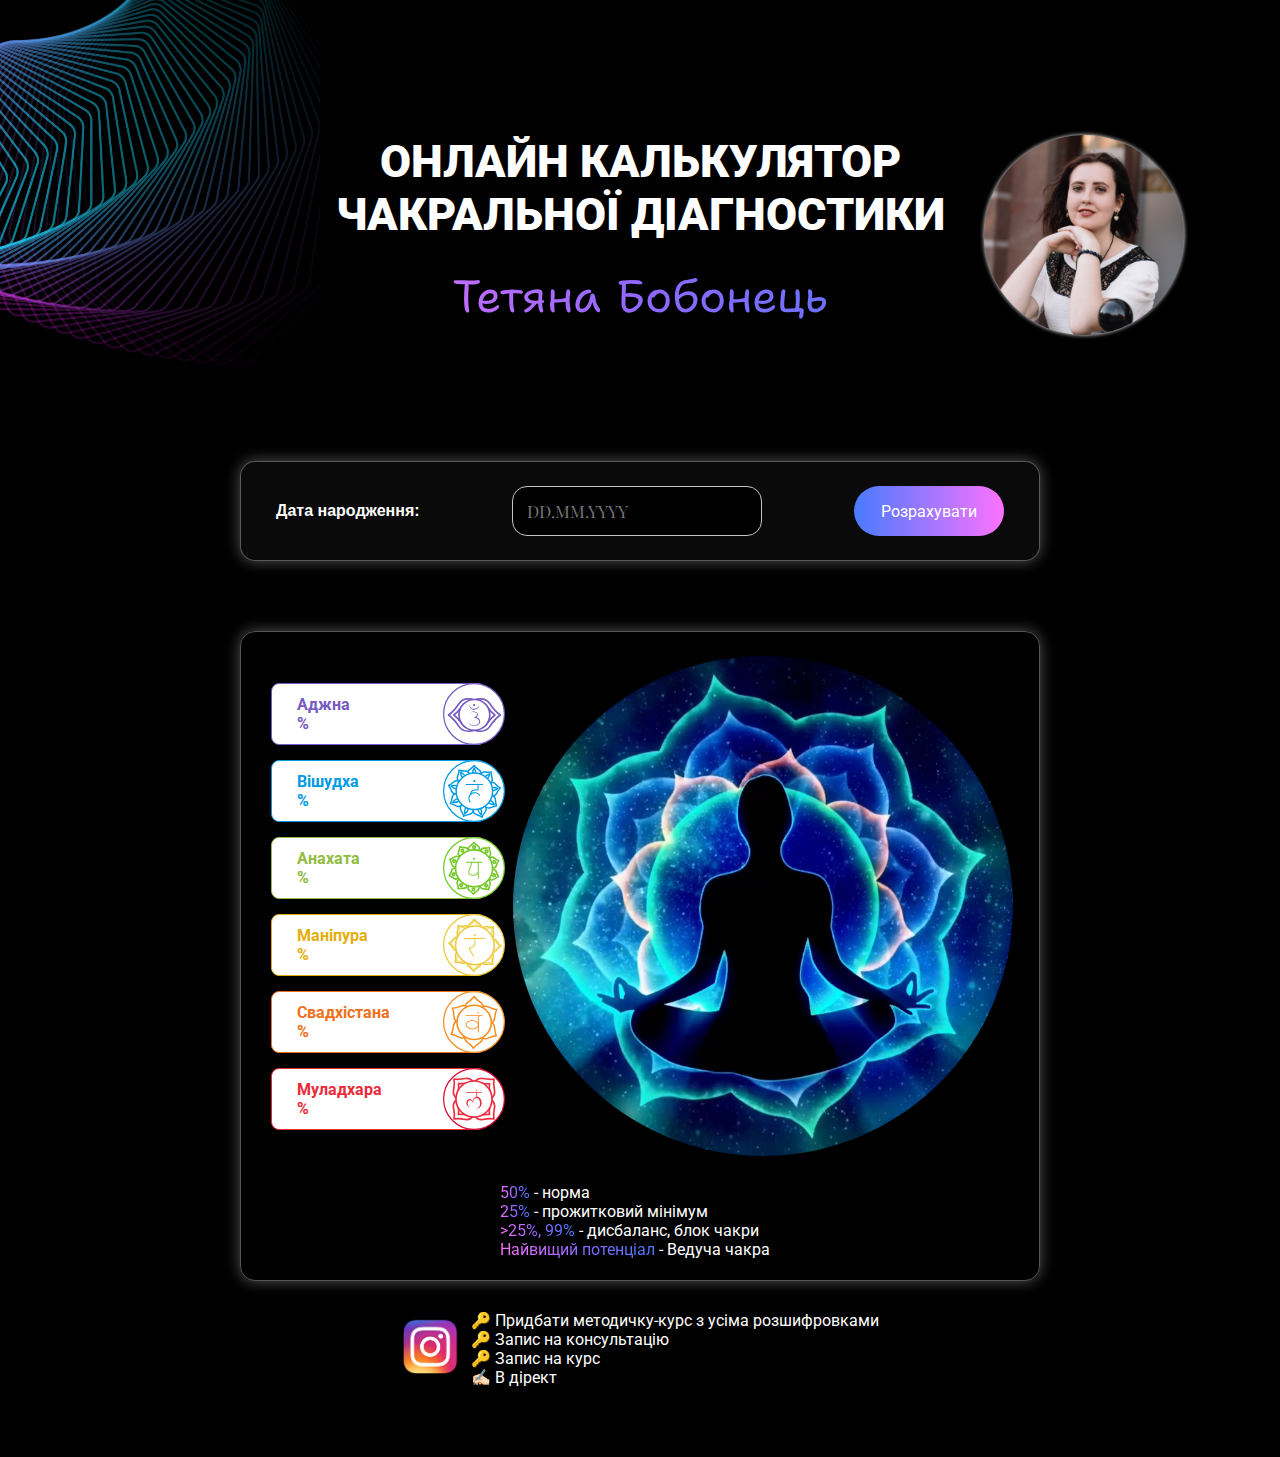
==== commit ef709280: "fix" ====
--- a/index.html
+++ b/index.html
@@ -1 +1 @@
-<!doctype html><html lang="en"><head><meta charset="utf-8"/><link rel="icon" href="/favicon.ico"/><meta name="viewport" content="width=device-width,initial-scale=1"/><meta name="theme-color" content="#000000"/><link href="https://fonts.googleapis.com/css2?family=Roboto:wght@400;700&display=swap" rel="stylesheet"><meta name="description" content="Tatiana Bobonets"/><meta name="keywords" content="Нумерологія, Матриця душі, Матриця долі, Числа життєвого шляху, Доля за датою народження, Поради нумеролога, Вплив чисел на долю, Аналіз дати народження"><link rel="apple-touch-icon" href="/logo192.png"/><link rel="manifest" href="/manifest.json"/><title>Tatiana Bobonets</title><script defer="defer" src="/static/js/main.22d30cbf.js"></script><link href="/static/css/main.ca1beb54.css" rel="stylesheet"></head><body><noscript>You need to enable JavaScript to run this app.</noscript><div id="root"></div></body></html>+<!doctype html><html lang="en"><head><meta charset="utf-8"/><link rel="icon" href="/favicon.ico"/><meta name="viewport" content="width=device-width,initial-scale=1"/><meta name="theme-color" content="#000000"/><link href="https://fonts.googleapis.com/css2?family=Roboto:wght@400;700&display=swap" rel="stylesheet"><meta name="description" content="Tatiana Bobonets"/><meta name="keywords" content="Нумерологія, Матриця душі, Матриця долі, Числа життєвого шляху, Доля за датою народження, Поради нумеролога, Вплив чисел на долю, Аналіз дати народження"><link rel="apple-touch-icon" href="/logo192.png"/><link rel="manifest" href="/manifest.json"/><title>Tatiana Bobonets</title><script defer="defer" src="/static/js/main.97fb4890.js"></script><link href="/static/css/main.8736f7e7.css" rel="stylesheet"></head><body><noscript>You need to enable JavaScript to run this app.</noscript><div id="root"></div></body></html>--- a/static/css/main.8736f7e7.css
+++ b/static/css/main.8736f7e7.css
@@ -0,0 +1,2 @@
+@import url(https://fonts.googleapis.com/css2?family=Cormorant:wght@300&display=swap);@import url(https://fonts.googleapis.com/css2?family=Playfair+Display:ital,wght@0,100;0,300;0,400;0,500;0,700;0,900;1,100;1,300;1,400;1,500;1,700;1,900&display=swap);@import url(https://fonts.googleapis.com/css2?family=Roboto:wght@400;900&display=swap);@import url(https://fonts.googleapis.com/css2?family=Shantell+Sans:ital,wght@0,300..800;1,300..800&display=swap);*{box-sizing:border-box;color:#fff;font-family:Roboto,sans-serif;letter-spacing:0;margin:0;padding:0}.container{margin:0;max-width:1624px;padding:0 5px}@media screen and (max-width:850px){.container{overflow-x:hidden}}.main__wrapper{align-items:center;background-color:#000;display:flex;flex-direction:column;justify-content:flex-start;min-height:100vh;padding:0 20px;position:relative}@media screen and (max-width:850px){.main__wrapper{overflow-x:hidden}}.main__wrapper:before{background-image:url(/static/media/Looper%20BG.bcfcfa060e5a33125fe1.png);background-repeat:no-repeat;background-size:120%;bottom:0;content:"";height:1200px;left:-30vw;overflow:visible;position:absolute;right:75vw;top:-45vh}@media screen and (max-width:1360px){.main__wrapper:before{background-size:120%;bottom:0;height:600px;left:-35vw;right:75vw;top:-25vh}}@media screen and (max-width:850px){.main__wrapper:before{bottom:0;left:50px;right:0;top:-60vh}}@media screen and (max-width:470px){.main__wrapper:before{bottom:0;left:-250px;right:0;top:-50vh}}.chakra-matrix-page{padding-top:15vh}@media screen and (max-width:850px){.chakra-matrix-page{align-items:center;display:flex;flex-direction:column}}.chakra-matrix-page .chakra-matrix-page_top-part .chakra-matrix-page_h1{color:#fff;font-family:Roboto,sans-serif;font-size:45px;font-weight:900!important;font-weight:400;letter-spacing:0;position:relative;text-align:center;text-transform:uppercase}.chakra-matrix-page .chakra-matrix-page_top-part .chakra-matrix-page_h1:after{background-image:url(/static/media/IMG_7354.3d6fdd656a7ad8fc0e62.JPG);background-repeat:no-repeat;background-size:cover;border-radius:50%;content:"";-webkit-filter:drop-shadow(0 0 2px #fff);filter:drop-shadow(0 0 2px white);height:300px;left:92%;position:absolute;top:-60px;width:300px}@media screen and (max-width:1305px){.chakra-matrix-page .chakra-matrix-page_top-part .chakra-matrix-page_h1:after{height:200px;left:93%;top:0;width:200px}}@media screen and (max-width:1100px){.chakra-matrix-page .chakra-matrix-page_top-part .chakra-matrix-page_h1:after{height:150px;left:78%;top:130px;width:150px}}@media screen and (max-width:850px){.chakra-matrix-page .chakra-matrix-page_top-part .chakra-matrix-page_h1:after{left:calc(50% - 75px);top:-170px}.chakra-matrix-page .chakra-matrix-page_top-part .chakra-matrix-page_h1{font-size:25px;margin-top:150px}}.chakra-matrix-page .chakra-matrix-page_top-part .chakra-matrix-page_h2{-webkit-text-fill-color:transparent;-webkit-animation:animate-gradient 2.5s linear infinite;animation:animate-gradient 2.5s linear infinite;background:linear-gradient(90deg,#fc72ff,#8f68ff,#487bff,#8f68ff,#fc72ff);background-clip:text;-webkit-background-clip:text;background-size:200%;font-family:Shantell Sans,serif;font-size:45px;font-weight:400;margin-top:25px;text-align:center}@media screen and (max-width:850px){.chakra-matrix-page .chakra-matrix-page_top-part .chakra-matrix-page_h2{font-size:30px}}@-webkit-keyframes animate-gradient{to{background-position:200%}}@keyframes animate-gradient{to{background-position:200%}}.social-info{align-items:center;display:flex;flex-direction:row-reverse;gap:10px;justify-content:center;margin-bottom:70px}.social-info .social-info_p{font-family:Roboto,sans-serif}@media screen and (max-width:850px){.social-info .social-info_p{margin-bottom:15px;text-align:center}.social-info{flex-direction:column;margin-bottom:50px;width:380px}}.form{align-items:center;background:hsla(0,0%,100%,.04);border:1px solid hsla(0,0%,100%,.33);border-radius:15px;box-shadow:0 0 15px hsla(0,0%,100%,.33);display:flex;flex-direction:row;gap:5px;height:100px;justify-content:space-between;margin-top:15vh;padding:10px 35px;position:relative;width:800px}@media screen and (max-width:850px){.form{flex-direction:column;height:240px;margin-top:5vh;padding:30px 25px;width:380px}}.label{color:#fff;font-family:sans-serif;font-weight:700}.MuiInputBase-input{background:#000;border:1px solid #fff}.MuiTextField-root{background:#000;border-radius:5px}#form_btn{background:linear-gradient(90deg,#487bff,#fc72ff);border:none;border-radius:25px;color:#fff;font-size:16px;height:50px;width:150px}#form_btn:hover{background:#5d6eff;cursor:pointer}@media screen and (max-width:470px){.form .form_h1{font-size:23px;text-align:center}.form .form_h2{font-size:20px}}.chakra-matrix{align-items:center;border:1px solid hsla(0,0%,100%,.33);border-radius:15px;box-shadow:0 0 15px hsla(0,0%,100%,.33);display:flex;flex-direction:row;height:650px;justify-content:center;margin-bottom:30px;margin-top:70px;padding:0 0 100px;position:relative;width:800px}@media screen and (max-width:850px){.chakra-matrix{flex-direction:column-reverse;height:970px;width:380px}}.chakra-matrix .chakra-matrix_items{display:flex;flex-direction:column;gap:15px;padding-left:30px}@media screen and (max-width:850px){.chakra-matrix .chakra-matrix_items{padding-left:0}}.chakra-matrix .chakra-matrix_items .chakra-matrix_item{background:#fff;border-radius:8px;display:flex;flex-direction:column;height:62px;justify-content:center;padding-left:25px;position:relative;width:215px}@media screen and (max-width:850px){.chakra-matrix .chakra-matrix_items .chakra-matrix_item{width:245px}}.chakra-matrix .chakra-matrix_items .chakra-matrix_item .chakra-matrix_item_name,.chakra-matrix .chakra-matrix_items .chakra-matrix_item .chakra-matrix_item_value{font-weight:700}.chakra-matrix .chakra-matrix_items .chakra-matrix_item .chakra-matrix_item_img{height:62px;left:171px;position:absolute;top:-1px}@media screen and (max-width:850px){.chakra-matrix .chakra-matrix_items .chakra-matrix_item .chakra-matrix_item_img{left:200px}}.chakra-matrix .chakra-matrix_items #chakra_1{border:1px solid #755ac1}.chakra-matrix .chakra-matrix_items #chakra_1 .chakra-matrix_item_name,.chakra-matrix .chakra-matrix_items #chakra_1 .chakra-matrix_item_value{color:#755ac1}.chakra-matrix .chakra-matrix_items #chakra_2{border:1px solid #029ae3}.chakra-matrix .chakra-matrix_items #chakra_2 .chakra-matrix_item_name,.chakra-matrix .chakra-matrix_items #chakra_2 .chakra-matrix_item_value{color:#029ae3}.chakra-matrix .chakra-matrix_items #chakra_3{border:1px solid #8fbb3f}.chakra-matrix .chakra-matrix_items #chakra_3 .chakra-matrix_item_name,.chakra-matrix .chakra-matrix_items #chakra_3 .chakra-matrix_item_value{color:#8fbb3f}.chakra-matrix .chakra-matrix_items #chakra_4{border:1px solid #e3ae0a}.chakra-matrix .chakra-matrix_items #chakra_4 .chakra-matrix_item_name,.chakra-matrix .chakra-matrix_items #chakra_4 .chakra-matrix_item_value{color:#e3ae0a}.chakra-matrix .chakra-matrix_items #chakra_5{border:1px solid #ee7019}.chakra-matrix .chakra-matrix_items #chakra_5 .chakra-matrix_item_name,.chakra-matrix .chakra-matrix_items #chakra_5 .chakra-matrix_item_value{color:#ee7019}.chakra-matrix .chakra-matrix_items #chakra_6{border:1px solid #e92a39}.chakra-matrix .chakra-matrix_items #chakra_6 .chakra-matrix_item_name,.chakra-matrix .chakra-matrix_items #chakra_6 .chakra-matrix_item_value{color:#e92a39}.chakra-matrix video{border-radius:50%;height:500px;margin:0 auto}@media screen and (max-width:850px){.chakra-matrix video{height:300px;margin-bottom:40px;width:300px}}.chakra-matrix .chakra-matrix_info{left:calc(50% - 140px);position:absolute;top:85%;width:280px}.chakra-matrix .chakra-matrix_info span{-webkit-text-fill-color:transparent;-webkit-animation:animate-gradient 2.5s linear infinite;animation:animate-gradient 2.5s linear infinite;background:linear-gradient(90deg,#fc72ff,#8f68ff,#487bff,#8f68ff,#fc72ff);-webkit-background-clip:text;background-size:200%;margin-top:25px}@media screen and (max-width:850px){.chakra-matrix .chakra-matrix_info{left:calc(55% - 140px);top:90%}}
+/*# sourceMappingURL=main.8736f7e7.css.map*/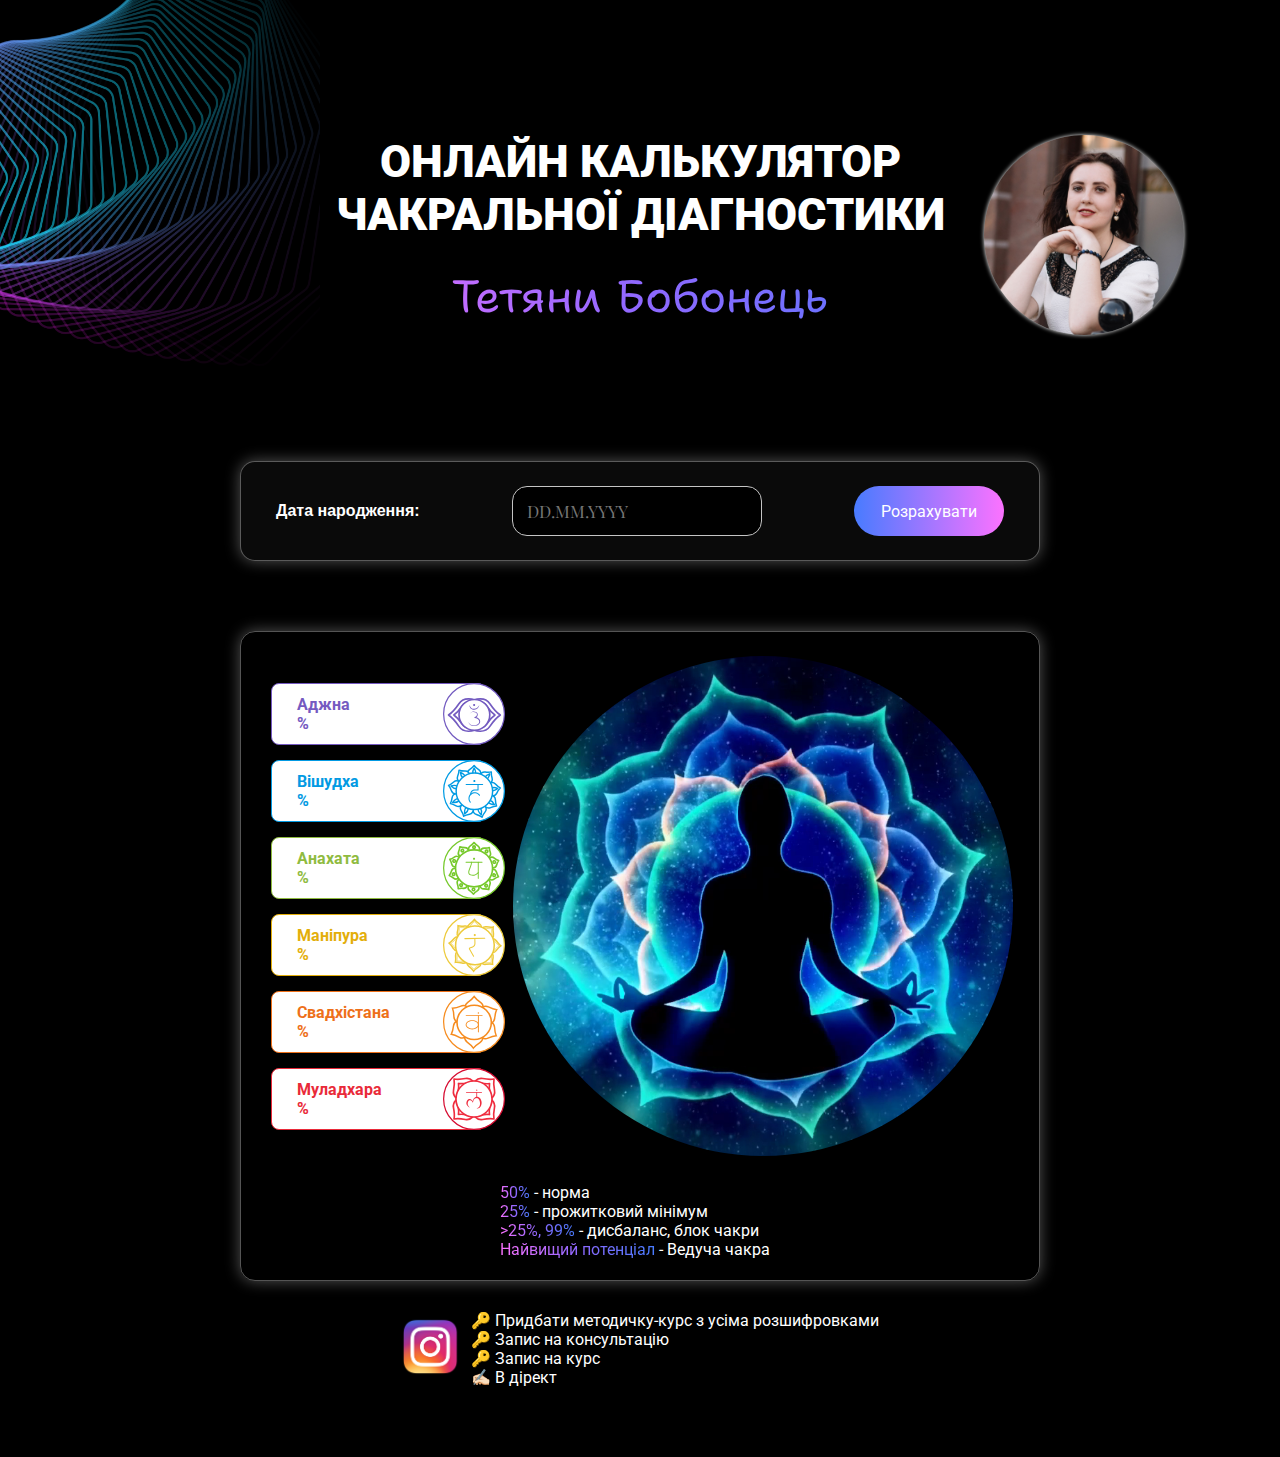
==== commit 145b378c: "fix" ====
--- a/index.html
+++ b/index.html
@@ -1 +1 @@
-<!doctype html><html lang="en"><head><meta charset="utf-8"/><link rel="icon" href="/favicon.ico"/><meta name="viewport" content="width=device-width,initial-scale=1"/><meta name="theme-color" content="#000000"/><link href="https://fonts.googleapis.com/css2?family=Roboto:wght@400;700&display=swap" rel="stylesheet"><meta name="description" content="Tatiana Bobonets"/><meta name="keywords" content="Нумерологія, Матриця душі, Матриця долі, Числа життєвого шляху, Доля за датою народження, Поради нумеролога, Вплив чисел на долю, Аналіз дати народження"><link rel="apple-touch-icon" href="/logo192.png"/><link rel="manifest" href="/manifest.json"/><title>Tatiana Bobonets</title><script defer="defer" src="/static/js/main.97fb4890.js"></script><link href="/static/css/main.8736f7e7.css" rel="stylesheet"></head><body><noscript>You need to enable JavaScript to run this app.</noscript><div id="root"></div></body></html>+<!doctype html><html lang="en"><head><meta charset="utf-8"/><link rel="icon" href="/favicon.ico"/><meta name="viewport" content="width=device-width,initial-scale=1"/><meta name="theme-color" content="#000000"/><link href="https://fonts.googleapis.com/css2?family=Roboto:wght@400;700&display=swap" rel="stylesheet"><meta name="description" content="Tatiana Bobonets"/><meta name="keywords" content="Нумерологія, Матриця душі, Матриця долі, Числа життєвого шляху, Доля за датою народження, Поради нумеролога, Вплив чисел на долю, Аналіз дати народження"><link rel="apple-touch-icon" href="/logo192.png"/><link rel="manifest" href="/manifest.json"/><title>Tatiana Bobonets</title><script defer="defer" src="/static/js/main.ab80dba1.js"></script><link href="/static/css/main.8736f7e7.css" rel="stylesheet"></head><body><noscript>You need to enable JavaScript to run this app.</noscript><div id="root"></div></body></html>